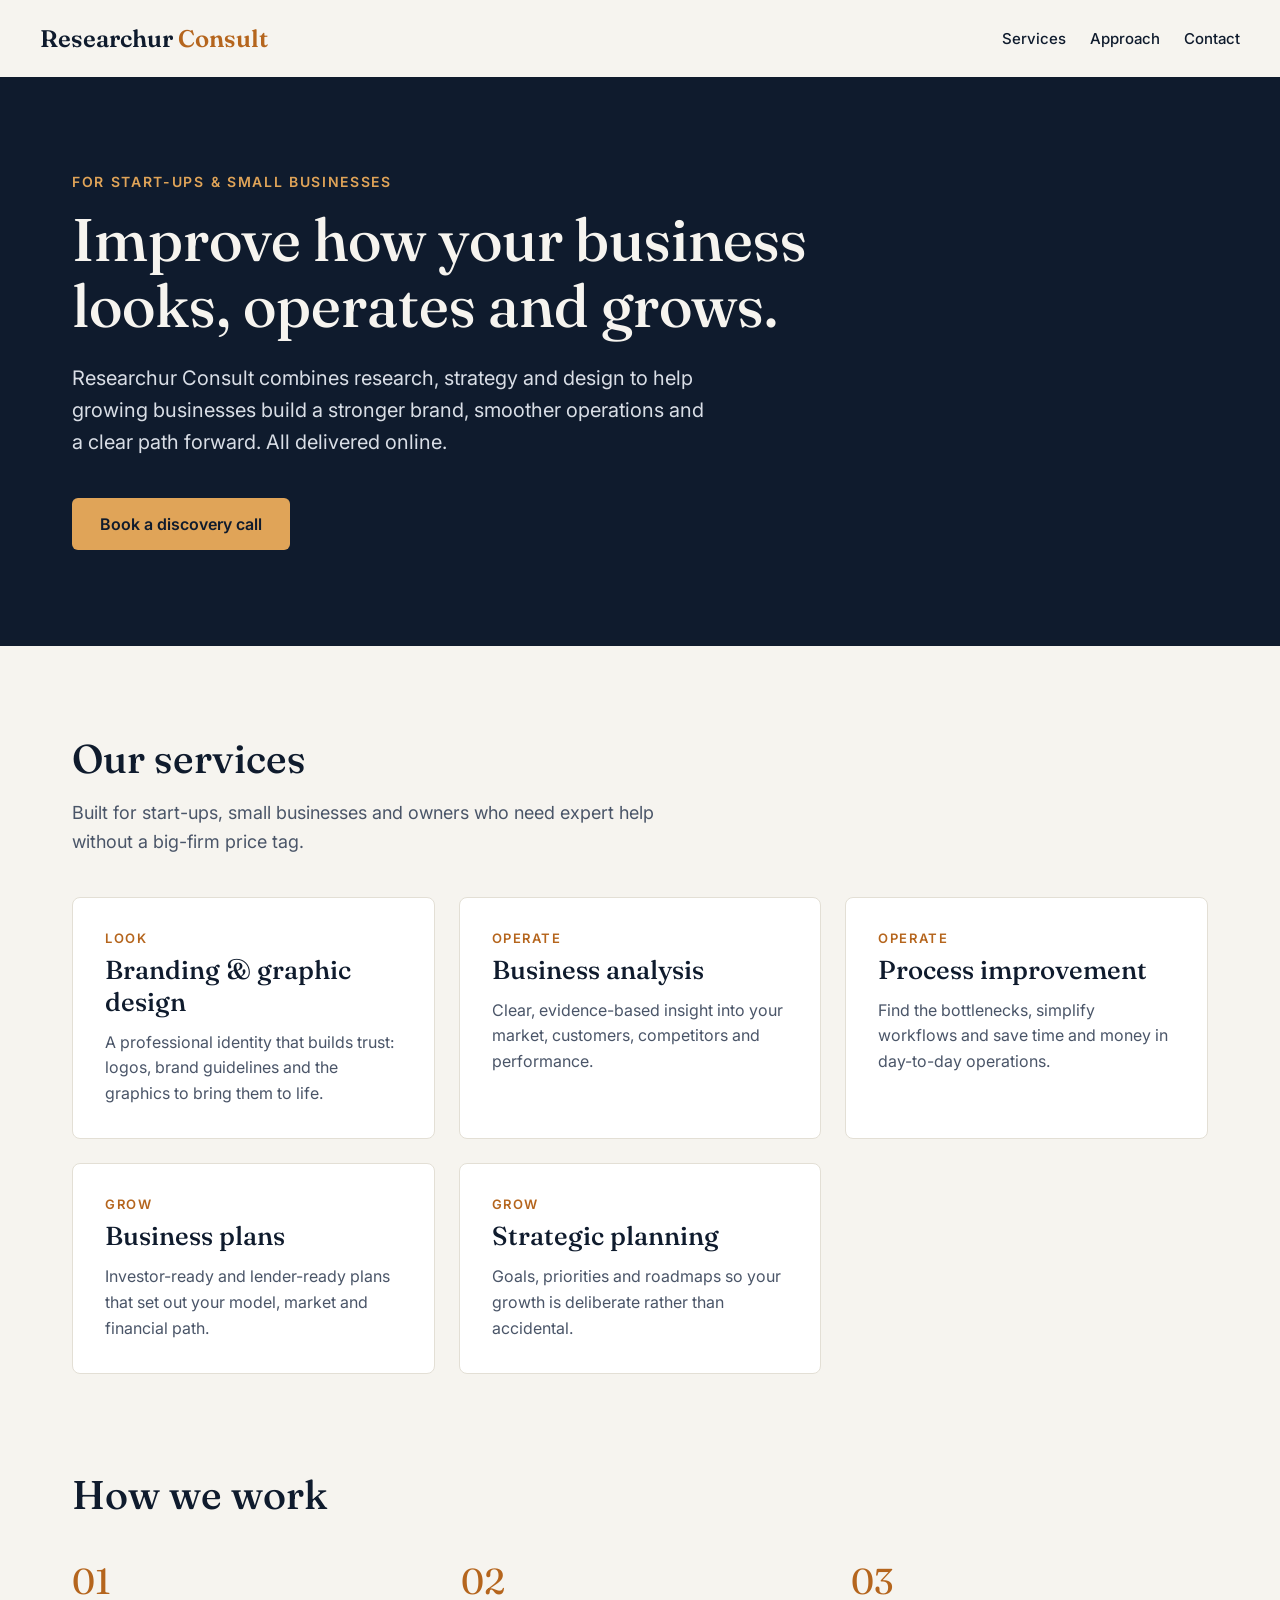
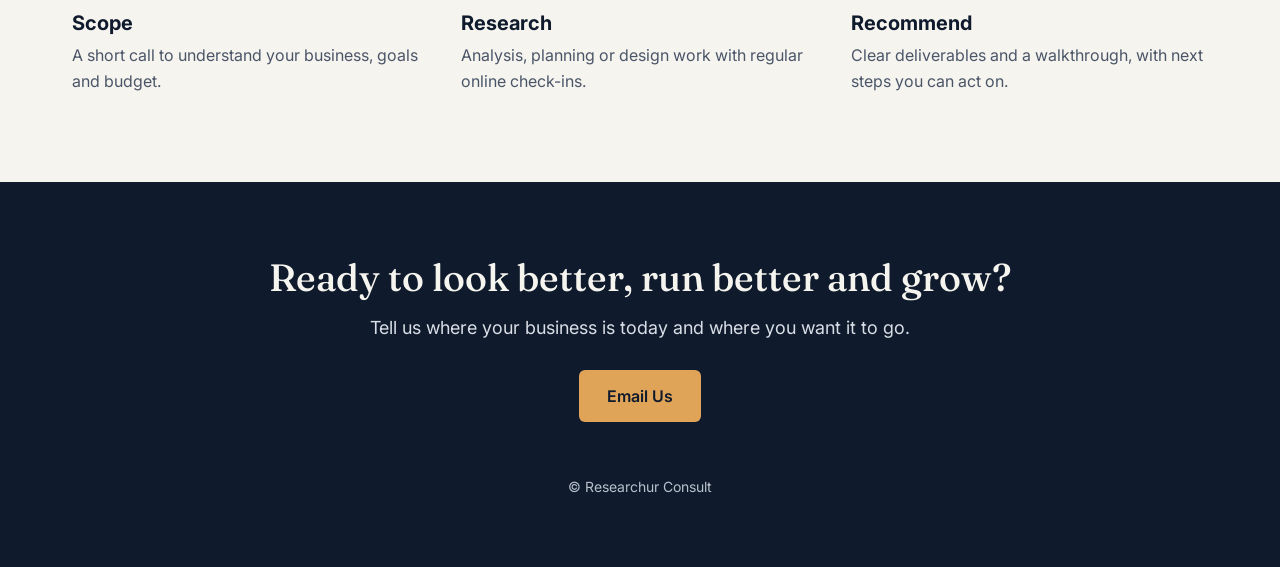
==== index.html @ b2cd28e5 "Fix email link HTML syntax" ====
<!doctype html>
<html lang="en">
<head>
<meta charset="utf-8">
<title>Researchur Consult</title>
<script src="./support.js"></script>
</head>
<body>
<x-dc>
<helmet>
<link rel="stylesheet" href="https://fonts.googleapis.com/css2?family=Fraunces:wght@500;600&family=Inter:wght@400;500;600&display=swap">
<style>
body{margin:0}
a{text-decoration:none}
</style>
</helmet>
<div style="width: 100%; font-family: Inter, sans-serif; background: #F6F4EF; color: #0F1B2D">
<div style="max-width: 1200px; margin: 0 auto; padding: 24px 32px; display: flex; flex-wrap: wrap; gap: 16px; align-items: center; justify-content: space-between">
<div style="font-family: Fraunces, serif; font-size: 24px; font-weight: 600">Researchur <span style="color: #B5651D">Consult</span></div>
<div style="display: flex; flex-wrap: wrap; gap: 24px; font-size: 15px; font-weight: 500">
<a href="#services" style="color: #0F1B2D">Services</a>
<a href="#approach" style="color: #0F1B2D">Approach</a>
<a href="#contact" style="color: #0F1B2D">Contact</a>
</div>
</div>
<div style="background: #0F1B2D; color: #F6F4EF">
<div style="max-width: 1200px; margin: 0 auto; padding: 96px 32px; box-sizing: border-box">
<div style="font-size: 14px; font-weight: 600; letter-spacing: 0.12em; text-transform: uppercase; color: #E0A458">For start-ups &amp; small businesses</div>
<h1 style="font-family: Fraunces, serif; font-size: 60px; line-height: 1.1; font-weight: 500; margin: 16px 0 24px; max-width: 800px">Improve how your business looks, operates and grows.</h1>
<p style="font-size: 20px; line-height: 1.6; max-width: 640px; margin: 0 0 40px; color: #D9DEE6">Researchur Consult combines research, strategy and design to help growing businesses build a stronger brand, smoother operations and a clear path forward. All delivered online.</p>
<a href="#contact" style="display: inline-block; background: #E0A458; color: #0F1B2D; font-weight: 600; padding: 16px 28px; border-radius: 6px; min-height: 44px; box-sizing: border-box">Book a discovery call</a>
</div>
</div>
<div id="services" style="max-width: 1200px; margin: 0 auto; padding: 88px 32px 40px; box-sizing: border-box">
<h2 style="font-family: Fraunces, serif; font-size: 40px; font-weight: 500; margin: 0 0 16px">Our services</h2>
<p style="margin: 0 0 40px; font-size: 18px; line-height: 1.6; color: #4A5568; max-width: 640px">Built for start-ups, small businesses and owners who need expert help without a big-firm price tag.</p>
<div style="display: grid; grid-template-columns: repeat(auto-fit, minmax(300px, 1fr)); gap: 24px">
<div style="background: #FFFFFF; padding: 32px; border-radius: 8px; border: 1px solid #E3DFD5">
<div style="font-size: 13px; font-weight: 600; letter-spacing: 0.12em; text-transform: uppercase; color: #B5651D; margin-bottom: 8px">Look</div>
<h3 style="font-family: Fraunces, serif; font-size: 26px; font-weight: 500; margin: 0 0 12px">Branding &amp; graphic design</h3>
<p style="margin: 0; line-height: 1.6; color: #4A5568">A professional identity that builds trust: logos, brand guidelines and the graphics to bring them to life.</p>
</div>
<div style="background: #FFFFFF; padding: 32px; border-radius: 8px; border: 1px solid #E3DFD5">
<div style="font-size: 13px; font-weight: 600; letter-spacing: 0.12em; text-transform: uppercase; color: #B5651D; margin-bottom: 8px">Operate</div>
<h3 style="font-family: Fraunces, serif; font-size: 26px; font-weight: 500; margin: 0 0 12px">Business analysis</h3>
<p style="margin: 0; line-height: 1.6; color: #4A5568">Clear, evidence-based insight into your market, customers, competitors and performance.</p>
</div>
<div style="background: #FFFFFF; padding: 32px; border-radius: 8px; border: 1px solid #E3DFD5">
<div style="font-size: 13px; font-weight: 600; letter-spacing: 0.12em; text-transform: uppercase; color: #B5651D; margin-bottom: 8px">Operate</div>
<h3 style="font-family: Fraunces, serif; font-size: 26px; font-weight: 500; margin: 0 0 12px">Process improvement</h3>
<p style="margin: 0; line-height: 1.6; color: #4A5568">Find the bottlenecks, simplify workflows and save time and money in day-to-day operations.</p>
</div>
<div style="background: #FFFFFF; padding: 32px; border-radius: 8px; border: 1px solid #E3DFD5">
<div style="font-size: 13px; font-weight: 600; letter-spacing: 0.12em; text-transform: uppercase; color: #B5651D; margin-bottom: 8px">Grow</div>
<h3 style="font-family: Fraunces, serif; font-size: 26px; font-weight: 500; margin: 0 0 12px">Business plans</h3>
<p style="margin: 0; line-height: 1.6; color: #4A5568">Investor-ready and lender-ready plans that set out your model, market and financial path.</p>
</div>
<div style="background: #FFFFFF; padding: 32px; border-radius: 8px; border: 1px solid #E3DFD5">
<div style="font-size: 13px; font-weight: 600; letter-spacing: 0.12em; text-transform: uppercase; color: #B5651D; margin-bottom: 8px">Grow</div>
<h3 style="font-family: Fraunces, serif; font-size: 26px; font-weight: 500; margin: 0 0 12px">Strategic planning</h3>
<p style="margin: 0; line-height: 1.6; color: #4A5568">Goals, priorities and roadmaps so your growth is deliberate rather than accidental.</p>
</div>
</div>
</div>
<div id="approach" style="max-width: 1200px; margin: 0 auto; padding: 56px 32px 88px; box-sizing: border-box">
<h2 style="font-family: Fraunces, serif; font-size: 40px; font-weight: 500; margin: 0 0 40px">How we work</h2>
<div style="display: grid; grid-template-columns: repeat(auto-fit, minmax(240px, 1fr)); gap: 32px">
<div><div style="font-family: Fraunces, serif; font-size: 36px; color: #B5651D">01</div><h3 style="margin: 8px 0; font-size: 20px">Scope</h3><p style="margin: 0; line-height: 1.6; color: #4A5568">A short call to understand your business, goals and budget.</p></div>
<div><div style="font-family: Fraunces, serif; font-size: 36px; color: #B5651D">02</div><h3 style="margin: 8px 0; font-size: 20px">Research</h3><p style="margin: 0; line-height: 1.6; color: #4A5568">Analysis, planning or design work with regular online check-ins.</p></div>
<div><div style="font-family: Fraunces, serif; font-size: 36px; color: #B5651D">03</div><h3 style="margin: 8px 0; font-size: 20px">Recommend</h3><p style="margin: 0; line-height: 1.6; color: #4A5568">Clear deliverables and a walkthrough, with next steps you can act on.</p></div>
</div>
</div>
<div id="contact" style="background: #0F1B2D; color: #F6F4EF">
<div style="max-width: 1200px; margin: 0 auto; padding: 72px 32px; box-sizing: border-box; text-align: center">
<h2 style="font-family: Fraunces, serif; font-size: 38px; font-weight: 500; margin: 0 0 16px">Ready to look better, run better and grow?</h2>
<p style="margin: 0 0 32px; color: #D9DEE6; font-size: 18px">Tell us where your business is today and where you want it to go.</p>
<a href="mailto:info@researchur.co" style="display: inline-block; background: #E0A458; color: #0F1B2D; font-weight: 600; padding: 16px 28px; border-radius: 6px; min-height: 44px; box-sizing: border-box">Email Us</a>
<div style="margin-top: 56px; font-size: 14px; color: #B8C0CC">© Researchur Consult</div>
</div>
</div>
</div>
</x-dc>
<script type="text/x-dc" data-dc-script data-props='{"$preview":{"width":1280,"height":2300}}'>
class Component extends DCLogic {
renderVals() {
return {};
}
}
</script>
</body>
</html>
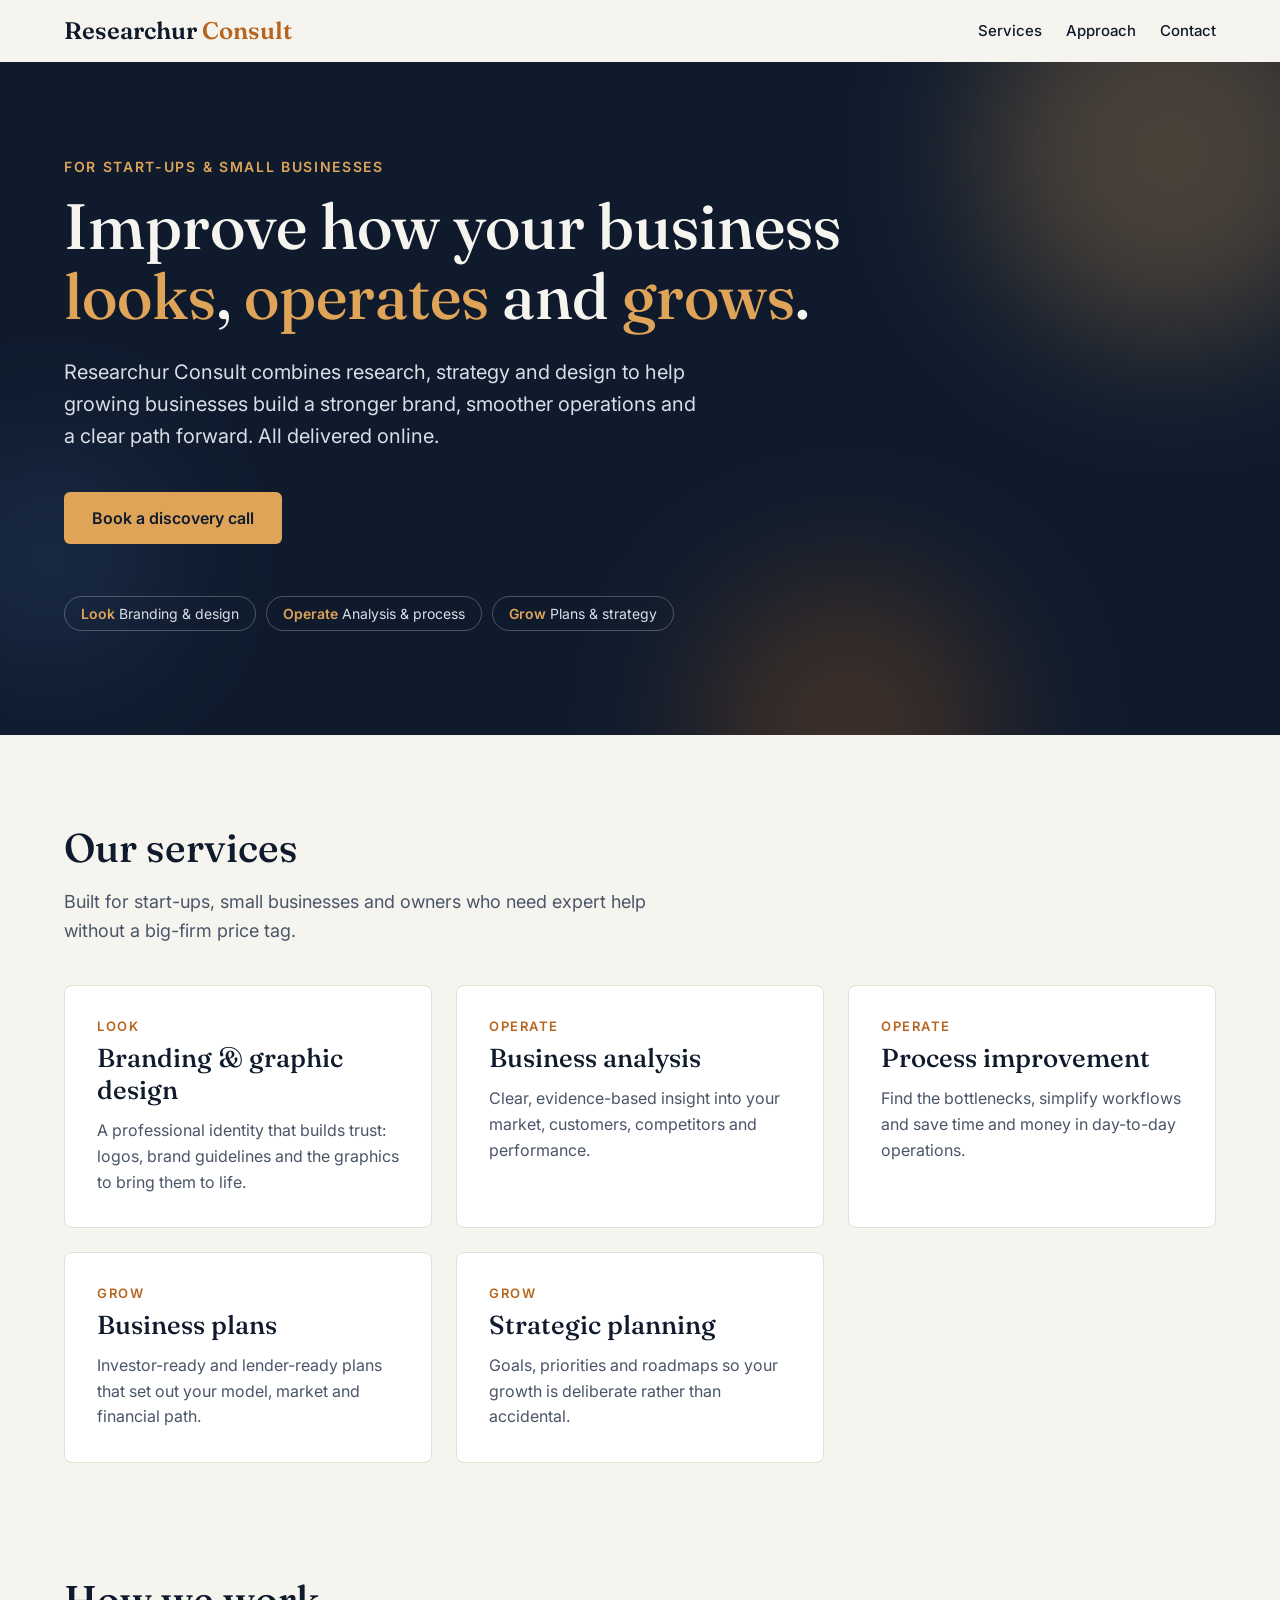
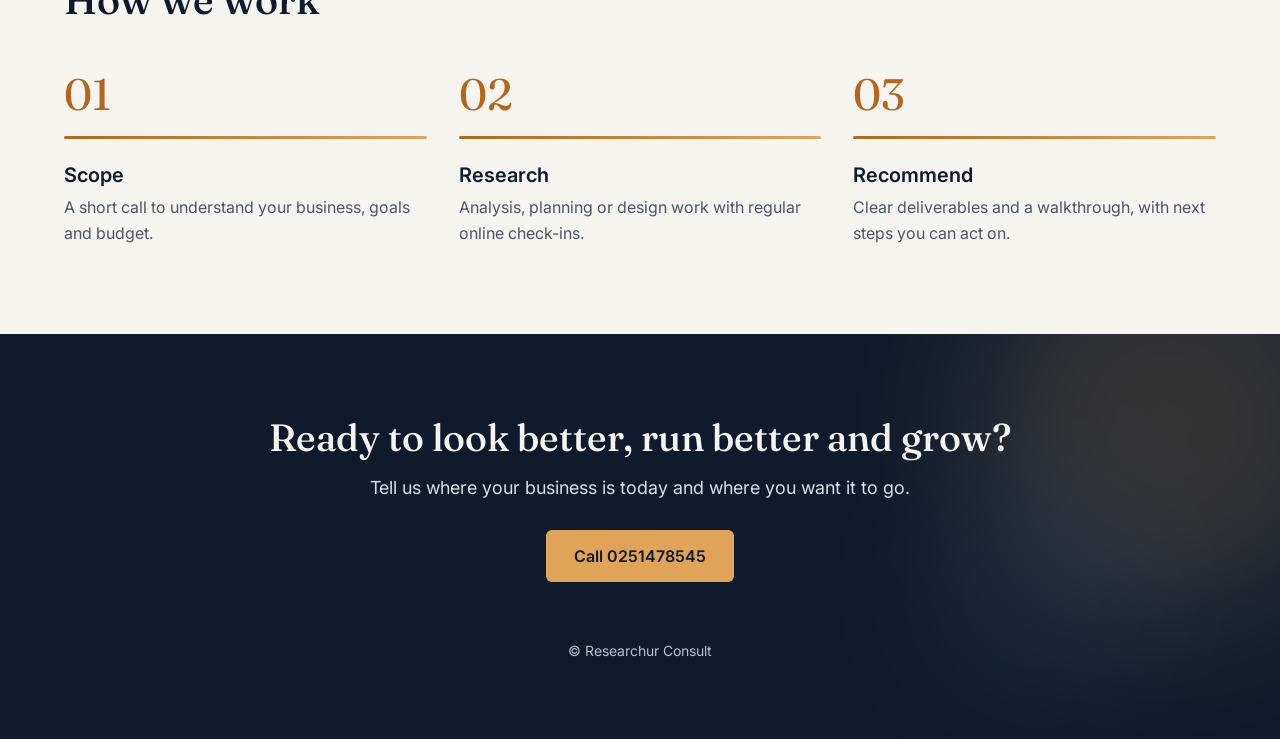
==== commit 773bccbe: "Enhance HTML structure and styling for responsiveness Added viewport meta tag and updated styles for" ====
--- a/index.html
+++ b/index.html
@@ -2,90 +2,165 @@
 <html lang="en">
 <head>
 <meta charset="utf-8">
+<meta name="viewport" content="width=device-width, initial-scale=1">
 <title>Researchur Consult</title>
-<script src="./support.js"></script>
+<meta name="description" content="Research, strategy and design for start-ups and small businesses. All delivered online.">
+<link rel="preconnect" href="https://fonts.googleapis.com">
+<link rel="preconnect" href="https://fonts.gstatic.com" crossorigin>
+<link rel="stylesheet" href="https://fonts.googleapis.com/css2?family=Fraunces:wght@500;600&family=Inter:wght@400;500;600&display=swap">
+<style>
+:root{--navy:#0F1B2D;--cream:#F6F4EF;--copper:#B5651D;--gold:#E0A458;--slate:#4A5568;--line:#E3DFD5;--mist:#D9DEE6;--fog:#B8C0CC}
+*{box-sizing:border-box}
+html{scroll-behavior:smooth;scroll-padding-top:72px}
+body{margin:0;font-family:Inter,sans-serif;background:var(--cream);color:var(--navy);overflow-x:hidden}
+a{text-decoration:none}
+.wrap{max-width:1200px;margin:0 auto;padding:0 24px}
+h1,h2,h3,.serif{font-family:Fraunces,serif}
+ 
+/* nav */
+nav{position:sticky;top:0;z-index:20;background:rgba(246,244,239,.85);backdrop-filter:blur(10px);-webkit-backdrop-filter:blur(10px);border-bottom:1px solid transparent;transition:border-color .3s,box-shadow .3s}
+nav.stuck{border-color:var(--line);box-shadow:0 4px 20px rgba(15,27,45,.06)}
+.nav-in{display:flex;flex-wrap:wrap;align-items:center;justify-content:space-between;gap:16px;padding:16px 24px;max-width:1200px;margin:0 auto}
+.logo{font-family:Fraunces,serif;font-size:24px;font-weight:600;color:var(--navy)}
+.logo span{color:var(--copper)}
+.links{display:flex;flex-wrap:wrap;gap:24px;font-size:15px;font-weight:500}
+.links a{color:var(--navy);position:relative;padding:4px 0}
+.links a::after{content:"";position:absolute;left:0;bottom:0;height:2px;width:0;background:var(--copper);transition:width .3s}
+.links a:hover::after{width:100%}
+ 
+/* hero */
+.hero{position:relative;background:var(--navy);color:var(--cream);overflow:hidden}
+.hero .wrap{position:relative;z-index:2;padding-top:96px;padding-bottom:104px}
+.blob{position:absolute;border-radius:50%;filter:blur(70px);opacity:.28;z-index:1;animation:float 14s ease-in-out infinite}
+.b1{width:380px;height:380px;background:var(--gold);right:-80px;top:-100px}
+.b2{width:300px;height:300px;background:var(--copper);right:22%;bottom:-140px;animation-delay:-5s}
+.b3{width:220px;height:220px;background:#3B5A8C;left:-60px;bottom:10%;animation-delay:-9s}
+@keyframes float{0%,100%{transform:translate(0,0) scale(1)}50%{transform:translate(-30px,30px) scale(1.12)}}
+.eyebrow{font-size:14px;font-weight:600;letter-spacing:.12em;text-transform:uppercase;color:var(--gold)}
+.hero h1{font-size:clamp(38px,7vw,64px);line-height:1.1;font-weight:500;margin:16px 0 24px;max-width:820px}
+.hero h1 em{font-style:normal;color:var(--gold)}
+.hero p{font-size:clamp(17px,2.4vw,20px);line-height:1.6;max-width:640px;margin:0 0 40px;color:var(--mist)}
+.btn{display:inline-block;background:var(--gold);color:var(--navy);font-weight:600;padding:16px 28px;border-radius:6px;min-height:44px;transition:transform .25s,box-shadow .25s;position:relative;overflow:hidden}
+.btn:hover{transform:translateY(-3px);box-shadow:0 10px 24px rgba(224,164,88,.35)}
+.btn::after{content:"";position:absolute;top:0;left:-120%;width:60%;height:100%;background:linear-gradient(100deg,transparent,rgba(255,255,255,.55),transparent);transform:skewX(-20deg);animation:shine 4s ease-in-out infinite}
+@keyframes shine{0%,60%{left:-120%}100%{left:160%}}
+.pills{display:flex;flex-wrap:wrap;gap:10px;margin-top:48px}
+.pill{max-width:100%;border:1px solid rgba(217,222,230,.3);border-radius:999px;padding:8px 16px;font-size:14px;color:var(--mist);backdrop-filter:blur(4px)}
+.pill b{color:var(--gold);font-weight:600}
+ 
+/* load-in */
+.rise{opacity:0;transform:translateY(24px);animation:rise .8s cubic-bezier(.2,.7,.2,1) forwards}
+.d1{animation-delay:.1s}.d2{animation-delay:.25s}.d3{animation-delay:.4s}.d4{animation-delay:.55s}.d5{animation-delay:.7s}
+@keyframes rise{to{opacity:1;transform:none}}
+ 
+/* scroll reveal */
+.reveal{opacity:0;transform:translateY(32px);transition:opacity .8s cubic-bezier(.2,.7,.2,1),transform .8s cubic-bezier(.2,.7,.2,1)}
+.reveal.in{opacity:1;transform:none}
+ 
+/* sections */
+section{padding:88px 0}
+h2{font-size:clamp(30px,5vw,40px);font-weight:500;margin:0 0 16px}
+.lead{margin:0 0 40px;font-size:18px;line-height:1.6;color:var(--slate);max-width:640px}
+.grid{display:grid;grid-template-columns:repeat(auto-fit,minmax(min(280px,100%),1fr));gap:24px}
+.card{background:#fff;padding:32px;border-radius:8px;border:1px solid var(--line);position:relative;overflow:hidden;transition:transform .35s,box-shadow .35s,border-color .35s}
+.card::before{content:"";position:absolute;left:0;top:0;height:3px;width:100%;background:linear-gradient(90deg,var(--copper),var(--gold));transform:scaleX(0);transform-origin:left;transition:transform .4s}
+.card:hover{transform:translateY(-8px);box-shadow:0 18px 40px rgba(15,27,45,.12);border-color:transparent}
+.card:hover::before{transform:scaleX(1)}
+.tag{font-size:13px;font-weight:600;letter-spacing:.12em;text-transform:uppercase;color:var(--copper);margin-bottom:8px}
+.card h3{font-size:26px;font-weight:500;margin:0 0 12px}
+.card p{margin:0;line-height:1.6;color:var(--slate)}
+ 
+/* process */
+.steps{display:grid;grid-template-columns:repeat(auto-fit,minmax(min(240px,100%),1fr));gap:32px;position:relative}
+.step{position:relative;padding-top:8px}
+.num{font-family:Fraunces,serif;font-size:44px;color:var(--copper);line-height:1}
+.step h3{margin:8px 0;font-size:20px;font-family:Inter,sans-serif;font-weight:600}
+.step p{margin:0;line-height:1.6;color:var(--slate)}
+.bar{height:3px;background:var(--line);border-radius:3px;margin:20px 0 24px;overflow:hidden}
+.bar i{display:block;height:100%;width:0;background:linear-gradient(90deg,var(--copper),var(--gold));transition:width 1.2s cubic-bezier(.2,.7,.2,1)}
+.step.in .bar i{width:100%}
+.step:nth-child(2) .bar i{transition-delay:.25s}
+.step:nth-child(3) .bar i{transition-delay:.5s}
+ 
+/* contact */
+.contact{position:relative;background:var(--navy);color:var(--cream);text-align:center;overflow:hidden;padding:80px 0}
+.contact .wrap{position:relative;z-index:2}
+.contact h2{font-size:clamp(28px,4.5vw,38px)}
+.contact p{margin:0 0 32px;color:var(--mist);font-size:18px}
+.foot{margin-top:56px;font-size:14px;color:var(--fog)}
+ 
+@media (max-width:380px){.wrap{padding:0 18px}.nav-in{padding:12px 18px}.links{gap:12px;font-size:13px}.btn{padding:14px 22px}.card{padding:24px}}
+@media (max-width:640px){.links{gap:16px;font-size:14px}.hero .wrap{padding-top:64px;padding-bottom:72px}section{padding:64px 0}.logo{font-size:21px}}
+@media (prefers-reduced-motion:reduce){*{animation:none!important;transition:none!important}.rise,.reveal{opacity:1;transform:none}.bar i{width:100%}}
+</style>
 </head>
 <body>
-<x-dc>
-<helmet>
-<link rel="stylesheet" href="https://fonts.googleapis.com/css2?family=Fraunces:wght@500;600&family=Inter:wght@400;500;600&display=swap">
-<style>
-body{margin:0}
-a{text-decoration:none}
-</style>
-</helmet>
-<div style="width: 100%; font-family: Inter, sans-serif; background: #F6F4EF; color: #0F1B2D">
-<div style="max-width: 1200px; margin: 0 auto; padding: 24px 32px; display: flex; flex-wrap: wrap; gap: 16px; align-items: center; justify-content: space-between">
-<div style="font-family: Fraunces, serif; font-size: 24px; font-weight: 600">Researchur <span style="color: #B5651D">Consult</span></div>
-<div style="display: flex; flex-wrap: wrap; gap: 24px; font-size: 15px; font-weight: 500">
-<a href="#services" style="color: #0F1B2D">Services</a>
-<a href="#approach" style="color: #0F1B2D">Approach</a>
-<a href="#contact" style="color: #0F1B2D">Contact</a>
-</div>
-</div>
-<div style="background: #0F1B2D; color: #F6F4EF">
-<div style="max-width: 1200px; margin: 0 auto; padding: 96px 32px; box-sizing: border-box">
-<div style="font-size: 14px; font-weight: 600; letter-spacing: 0.12em; text-transform: uppercase; color: #E0A458">For start-ups &amp; small businesses</div>
-<h1 style="font-family: Fraunces, serif; font-size: 60px; line-height: 1.1; font-weight: 500; margin: 16px 0 24px; max-width: 800px">Improve how your business looks, operates and grows.</h1>
-<p style="font-size: 20px; line-height: 1.6; max-width: 640px; margin: 0 0 40px; color: #D9DEE6">Researchur Consult combines research, strategy and design to help growing businesses build a stronger brand, smoother operations and a clear path forward. All delivered online.</p>
-<a href="#contact" style="display: inline-block; background: #E0A458; color: #0F1B2D; font-weight: 600; padding: 16px 28px; border-radius: 6px; min-height: 44px; box-sizing: border-box">Book a discovery call</a>
-</div>
-</div>
-<div id="services" style="max-width: 1200px; margin: 0 auto; padding: 88px 32px 40px; box-sizing: border-box">
-<h2 style="font-family: Fraunces, serif; font-size: 40px; font-weight: 500; margin: 0 0 16px">Our services</h2>
-<p style="margin: 0 0 40px; font-size: 18px; line-height: 1.6; color: #4A5568; max-width: 640px">Built for start-ups, small businesses and owners who need expert help without a big-firm price tag.</p>
-<div style="display: grid; grid-template-columns: repeat(auto-fit, minmax(300px, 1fr)); gap: 24px">
-<div style="background: #FFFFFF; padding: 32px; border-radius: 8px; border: 1px solid #E3DFD5">
-<div style="font-size: 13px; font-weight: 600; letter-spacing: 0.12em; text-transform: uppercase; color: #B5651D; margin-bottom: 8px">Look</div>
-<h3 style="font-family: Fraunces, serif; font-size: 26px; font-weight: 500; margin: 0 0 12px">Branding &amp; graphic design</h3>
-<p style="margin: 0; line-height: 1.6; color: #4A5568">A professional identity that builds trust: logos, brand guidelines and the graphics to bring them to life.</p>
-</div>
-<div style="background: #FFFFFF; padding: 32px; border-radius: 8px; border: 1px solid #E3DFD5">
-<div style="font-size: 13px; font-weight: 600; letter-spacing: 0.12em; text-transform: uppercase; color: #B5651D; margin-bottom: 8px">Operate</div>
-<h3 style="font-family: Fraunces, serif; font-size: 26px; font-weight: 500; margin: 0 0 12px">Business analysis</h3>
-<p style="margin: 0; line-height: 1.6; color: #4A5568">Clear, evidence-based insight into your market, customers, competitors and performance.</p>
-</div>
-<div style="background: #FFFFFF; padding: 32px; border-radius: 8px; border: 1px solid #E3DFD5">
-<div style="font-size: 13px; font-weight: 600; letter-spacing: 0.12em; text-transform: uppercase; color: #B5651D; margin-bottom: 8px">Operate</div>
-<h3 style="font-family: Fraunces, serif; font-size: 26px; font-weight: 500; margin: 0 0 12px">Process improvement</h3>
-<p style="margin: 0; line-height: 1.6; color: #4A5568">Find the bottlenecks, simplify workflows and save time and money in day-to-day operations.</p>
-</div>
-<div style="background: #FFFFFF; padding: 32px; border-radius: 8px; border: 1px solid #E3DFD5">
-<div style="font-size: 13px; font-weight: 600; letter-spacing: 0.12em; text-transform: uppercase; color: #B5651D; margin-bottom: 8px">Grow</div>
-<h3 style="font-family: Fraunces, serif; font-size: 26px; font-weight: 500; margin: 0 0 12px">Business plans</h3>
-<p style="margin: 0; line-height: 1.6; color: #4A5568">Investor-ready and lender-ready plans that set out your model, market and financial path.</p>
-</div>
-<div style="background: #FFFFFF; padding: 32px; border-radius: 8px; border: 1px solid #E3DFD5">
-<div style="font-size: 13px; font-weight: 600; letter-spacing: 0.12em; text-transform: uppercase; color: #B5651D; margin-bottom: 8px">Grow</div>
-<h3 style="font-family: Fraunces, serif; font-size: 26px; font-weight: 500; margin: 0 0 12px">Strategic planning</h3>
-<p style="margin: 0; line-height: 1.6; color: #4A5568">Goals, priorities and roadmaps so your growth is deliberate rather than accidental.</p>
-</div>
-</div>
-</div>
-<div id="approach" style="max-width: 1200px; margin: 0 auto; padding: 56px 32px 88px; box-sizing: border-box">
-<h2 style="font-family: Fraunces, serif; font-size: 40px; font-weight: 500; margin: 0 0 40px">How we work</h2>
-<div style="display: grid; grid-template-columns: repeat(auto-fit, minmax(240px, 1fr)); gap: 32px">
-<div><div style="font-family: Fraunces, serif; font-size: 36px; color: #B5651D">01</div><h3 style="margin: 8px 0; font-size: 20px">Scope</h3><p style="margin: 0; line-height: 1.6; color: #4A5568">A short call to understand your business, goals and budget.</p></div>
-<div><div style="font-family: Fraunces, serif; font-size: 36px; color: #B5651D">02</div><h3 style="margin: 8px 0; font-size: 20px">Research</h3><p style="margin: 0; line-height: 1.6; color: #4A5568">Analysis, planning or design work with regular online check-ins.</p></div>
-<div><div style="font-family: Fraunces, serif; font-size: 36px; color: #B5651D">03</div><h3 style="margin: 8px 0; font-size: 20px">Recommend</h3><p style="margin: 0; line-height: 1.6; color: #4A5568">Clear deliverables and a walkthrough, with next steps you can act on.</p></div>
-</div>
-</div>
-<div id="contact" style="background: #0F1B2D; color: #F6F4EF">
-<div style="max-width: 1200px; margin: 0 auto; padding: 72px 32px; box-sizing: border-box; text-align: center">
-<h2 style="font-family: Fraunces, serif; font-size: 38px; font-weight: 500; margin: 0 0 16px">Ready to look better, run better and grow?</h2>
-<p style="margin: 0 0 32px; color: #D9DEE6; font-size: 18px">Tell us where your business is today and where you want it to go.</p>
-<a href="mailto:info@researchur.co" style="display: inline-block; background: #E0A458; color: #0F1B2D; font-weight: 600; padding: 16px 28px; border-radius: 6px; min-height: 44px; box-sizing: border-box">Email Us</a>
-<div style="margin-top: 56px; font-size: 14px; color: #B8C0CC">© Researchur Consult</div>
-</div>
-</div>
-</div>
-</x-dc>
-<script type="text/x-dc" data-dc-script data-props='{"$preview":{"width":1280,"height":2300}}'>
-class Component extends DCLogic {
-renderVals() {
-return {};
-}
-}
+ 
+<nav id="nav"><div class="nav-in">
+  <a class="logo" href="#top">Researchur <span>Consult</span></a>
+  <div class="links"><a href="#services">Services</a><a href="#approach">Approach</a><a href="#contact">Contact</a></div>
+</div></nav>
+ 
+<header class="hero" id="top">
+  <div class="blob b1"></div><div class="blob b2"></div><div class="blob b3"></div>
+  <div class="wrap">
+    <div class="eyebrow rise d1">For start-ups &amp; small businesses</div>
+    <h1 class="rise d2">Improve how your business <em>looks</em>, <em>operates</em> and <em>grows</em>.</h1>
+    <p class="rise d3">Researchur Consult combines research, strategy and design to help growing businesses build a stronger brand, smoother operations and a clear path forward. All delivered online.</p>
+    <a class="btn rise d4" href="#contact">Book a discovery call</a>
+    <div class="pills rise d5">
+      <span class="pill"><b>Look</b> Branding &amp; design</span>
+      <span class="pill"><b>Operate</b> Analysis &amp; process</span>
+      <span class="pill"><b>Grow</b> Plans &amp; strategy</span>
+    </div>
+  </div>
+</header>
+ 
+<section id="services"><div class="wrap">
+  <h2 class="reveal">Our services</h2>
+  <p class="lead reveal">Built for start-ups, small businesses and owners who need expert help without a big-firm price tag.</p>
+  <div class="grid">
+    <div class="card reveal"><div class="tag">Look</div><h3>Branding &amp; graphic design</h3><p>A professional identity that builds trust: logos, brand guidelines and the graphics to bring them to life.</p></div>
+    <div class="card reveal"><div class="tag">Operate</div><h3>Business analysis</h3><p>Clear, evidence-based insight into your market, customers, competitors and performance.</p></div>
+    <div class="card reveal"><div class="tag">Operate</div><h3>Process improvement</h3><p>Find the bottlenecks, simplify workflows and save time and money in day-to-day operations.</p></div>
+    <div class="card reveal"><div class="tag">Grow</div><h3>Business plans</h3><p>Investor-ready and lender-ready plans that set out your model, market and financial path.</p></div>
+    <div class="card reveal"><div class="tag">Grow</div><h3>Strategic planning</h3><p>Goals, priorities and roadmaps so your growth is deliberate rather than accidental.</p></div>
+  </div>
+</div></section>
+ 
+<section id="approach" style="padding-top:24px"><div class="wrap">
+  <h2 class="reveal" style="margin-bottom:40px">How we work</h2>
+  <div class="steps">
+    <div class="step reveal"><div class="num">01</div><div class="bar"><i></i></div><h3>Scope</h3><p>A short call to understand your business, goals and budget.</p></div>
+    <div class="step reveal"><div class="num">02</div><div class="bar"><i></i></div><h3>Research</h3><p>Analysis, planning or design work with regular online check-ins.</p></div>
+    <div class="step reveal"><div class="num">03</div><div class="bar"><i></i></div><h3>Recommend</h3><p>Clear deliverables and a walkthrough, with next steps you can act on.</p></div>
+  </div>
+</div></section>
+ 
+<section class="contact" id="contact">
+  <div class="blob b1" style="opacity:.18"></div><div class="blob b3" style="opacity:.18;left:auto;right:10%"></div>
+  <div class="wrap">
+    <h2 class="reveal">Ready to look better, run better and grow?</h2>
+    <p class="reveal">Tell us where your business is today and where you want it to go.</p>
+    <a class="btn reveal" id="call" href="tel:0251478545">Call 0251478545</a>
+    <div class="foot">© Researchur Consult</div>
+  </div>
+</section>
+ 
+<script>
+var nav = document.getElementById("nav");
+addEventListener("scroll", function(){ nav.classList.toggle("stuck", scrollY > 8); }, {passive:true});
+ 
+var els = document.querySelectorAll(".reveal");
+if ("IntersectionObserver" in window) {
+  var io = new IntersectionObserver(function(entries){
+    entries.forEach(function(e){ if (e.isIntersecting){ e.target.classList.add("in"); io.unobserve(e.target);} });
+  }, {threshold:.15});
+  els.forEach(function(el, i){ el.style.transitionDelay = ((i % 3) * 90) + "ms"; io.observe(el); });
+} else { els.forEach(function(el){ el.classList.add("in"); }); }
 </script>
 </body>
 </html>
+ 
+
+
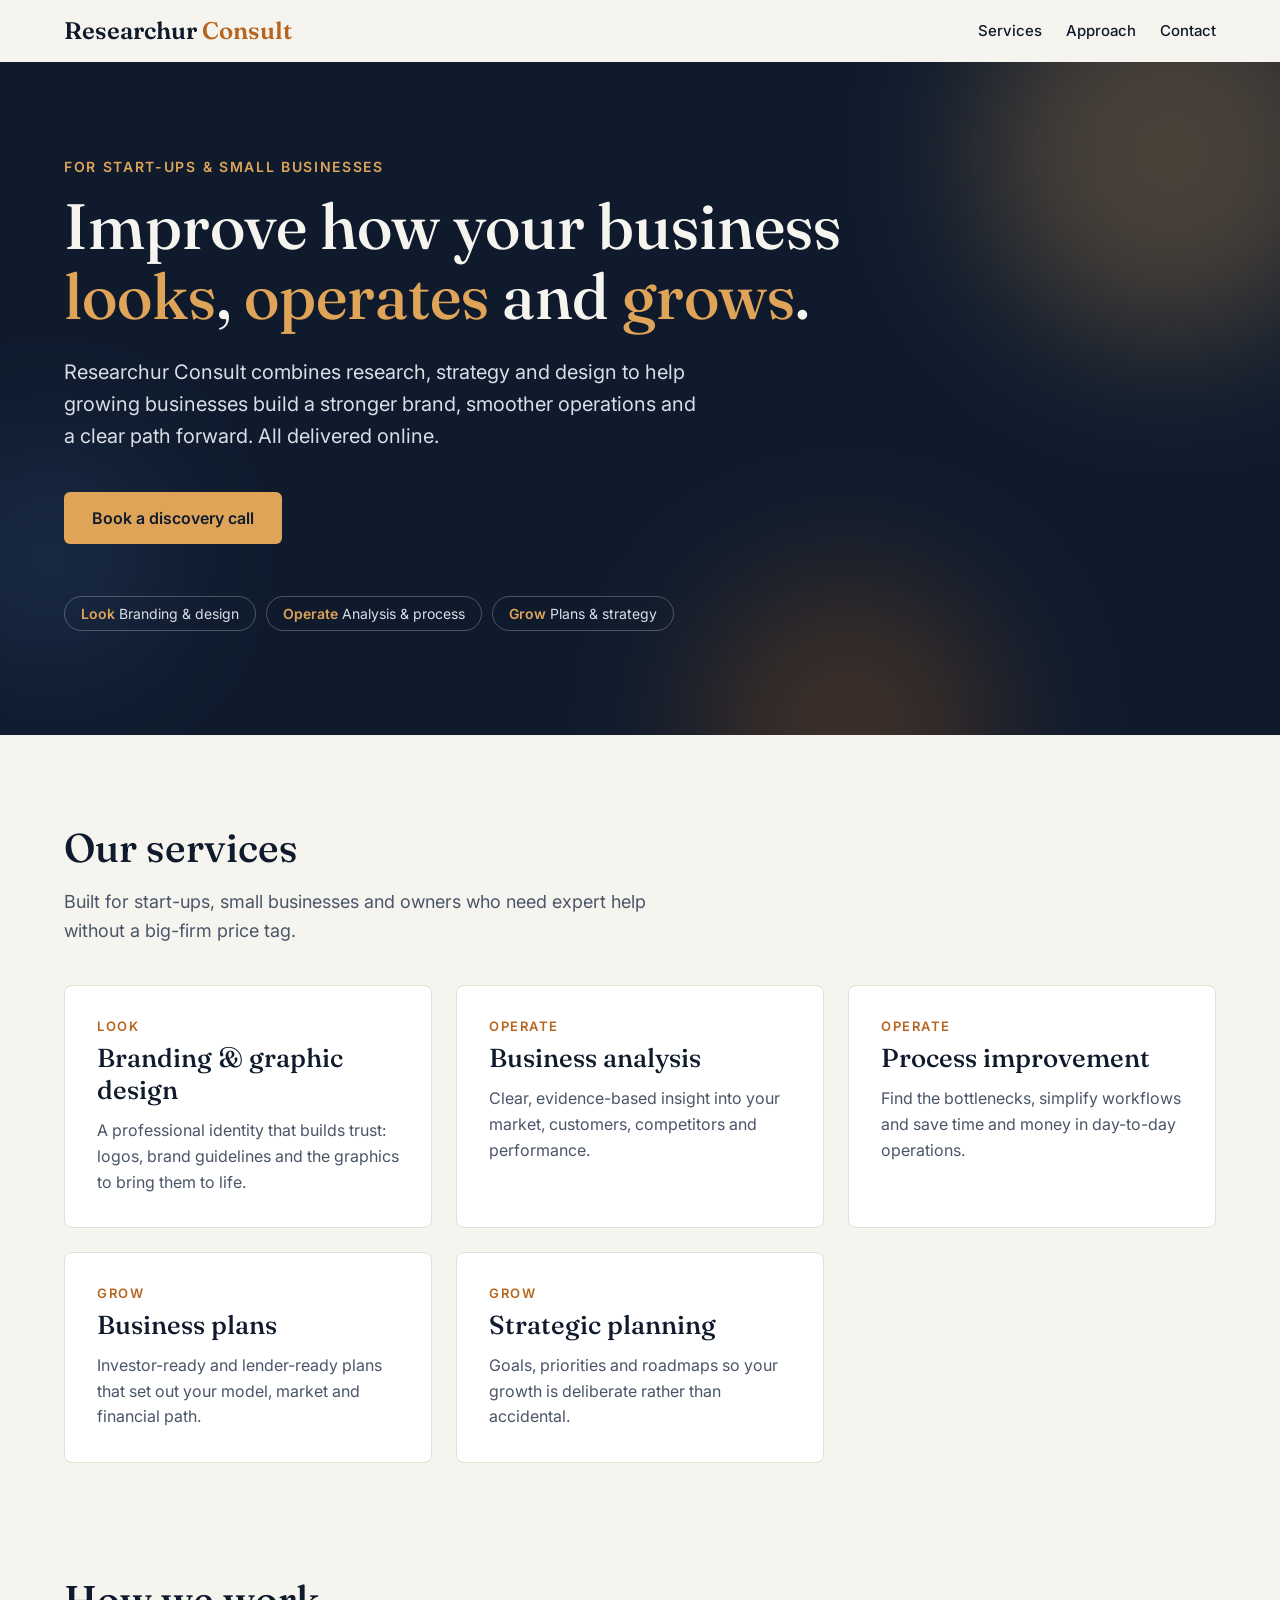
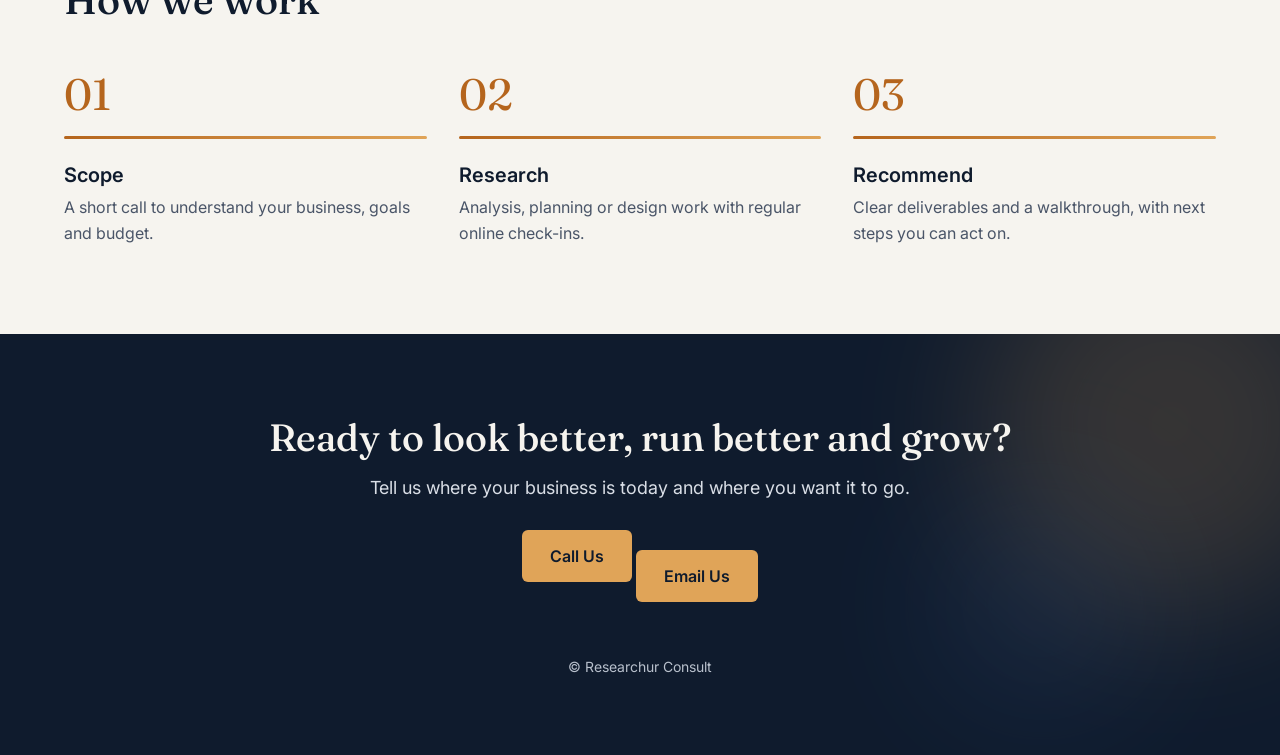
==== commit 0be54de1: "Change call link text to 'Call Us'" ====
--- a/index.html
+++ b/index.html
@@ -142,7 +142,8 @@
   <div class="wrap">
     <h2 class="reveal">Ready to look better, run better and grow?</h2>
     <p class="reveal">Tell us where your business is today and where you want it to go.</p>
-    <a class="btn reveal" id="call" href="tel:0251478545">Call 0251478545</a>
+    <a class="btn reveal" id="call" href="tel:0251478545">Call Us</a>
+   <a href="mailto:info@researchur.co" style="display: inline-block; background: #E0A458; color: #0F1B2D; font-weight: 600; padding: 16px 28px; border-radius: 6px; min-height: 44px; box-sizing: border-box">Email Us</a>
     <div class="foot">© Researchur Consult</div>
   </div>
 </section>
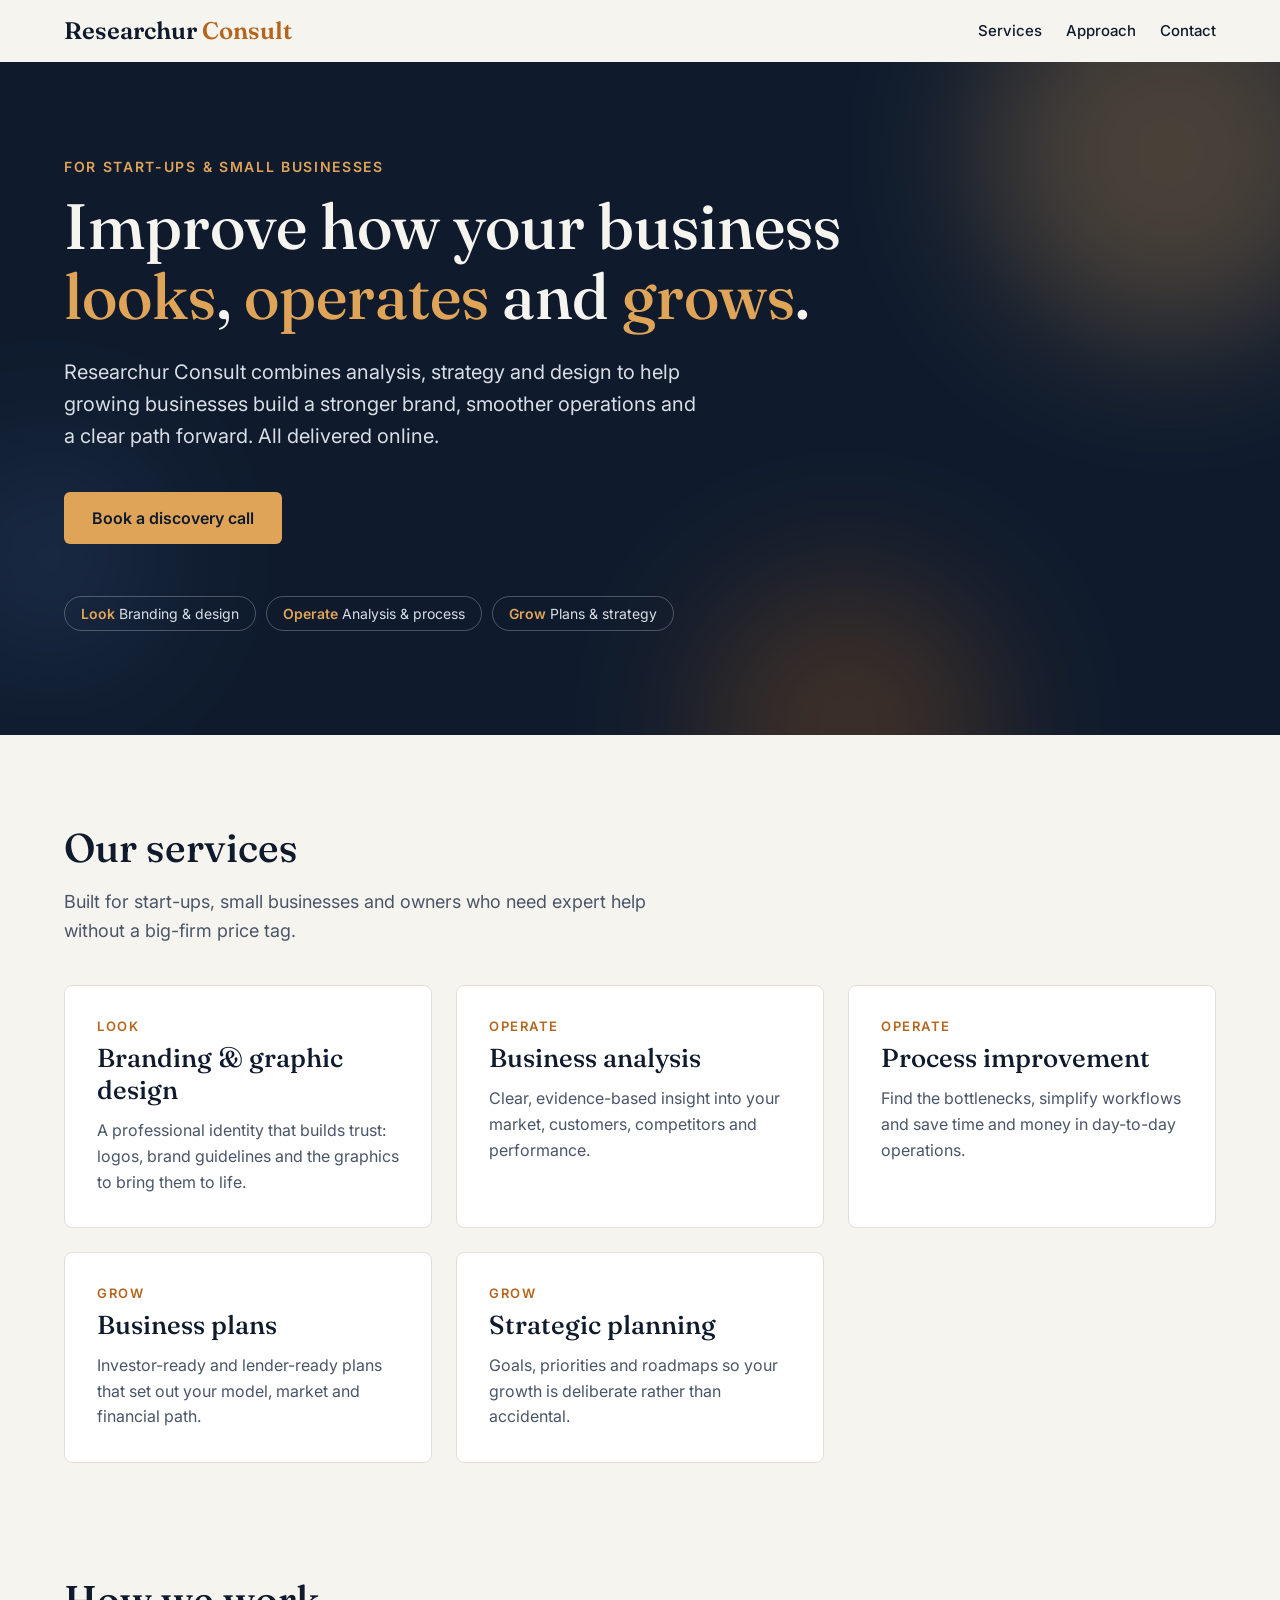
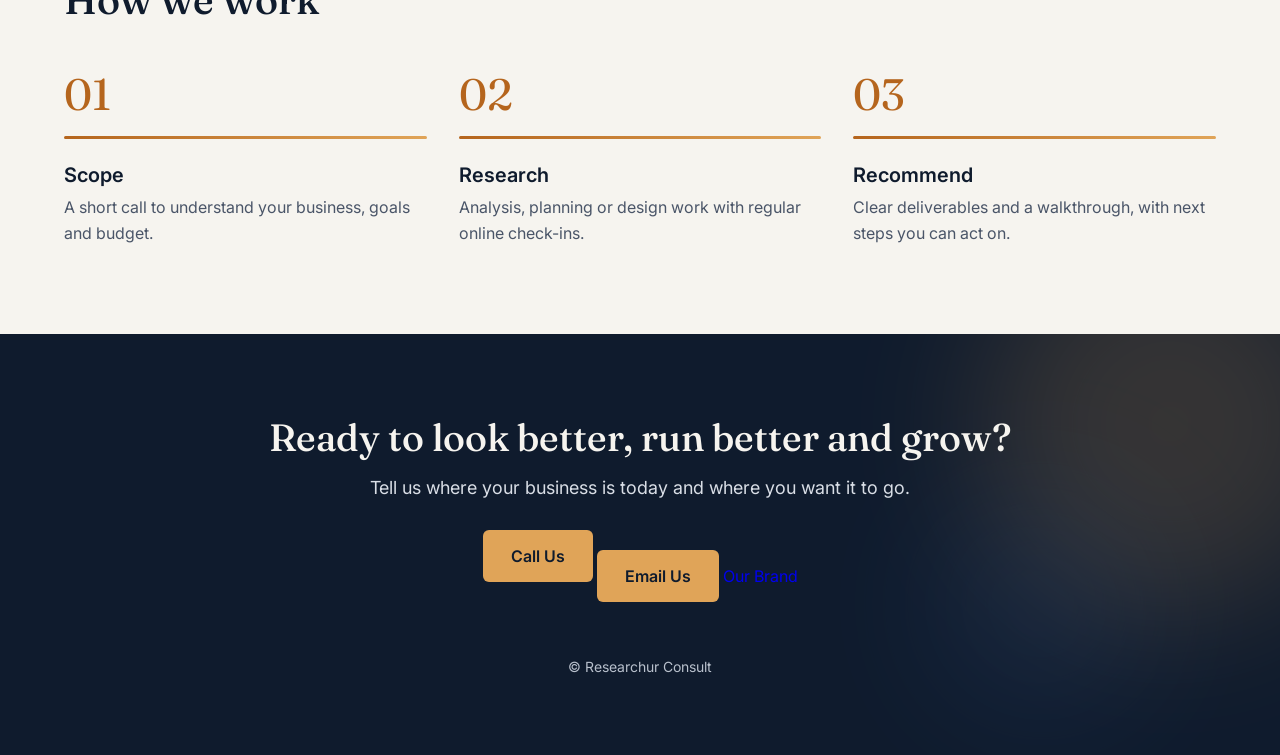
==== commit 98e7af78: "Update description and content in index.html" ====
--- a/index.html
+++ b/index.html
@@ -4,7 +4,7 @@
 <meta charset="utf-8">
 <meta name="viewport" content="width=device-width, initial-scale=1">
 <title>Researchur Consult</title>
-<meta name="description" content="Research, strategy and design for start-ups and small businesses. All delivered online.">
+<meta name="description" content="Research, strategy and design for start-ups and small businesses.">
 <link rel="preconnect" href="https://fonts.googleapis.com">
 <link rel="preconnect" href="https://fonts.gstatic.com" crossorigin>
 <link rel="stylesheet" href="https://fonts.googleapis.com/css2?family=Fraunces:wght@500;600&family=Inter:wght@400;500;600&display=swap">
@@ -106,7 +106,7 @@
   <div class="wrap">
     <div class="eyebrow rise d1">For start-ups &amp; small businesses</div>
     <h1 class="rise d2">Improve how your business <em>looks</em>, <em>operates</em> and <em>grows</em>.</h1>
-    <p class="rise d3">Researchur Consult combines research, strategy and design to help growing businesses build a stronger brand, smoother operations and a clear path forward. All delivered online.</p>
+    <p class="rise d3">Researchur Consult combines analysis, strategy and design to help growing businesses build a stronger brand, smoother operations and a clear path forward. All delivered online.</p>
     <a class="btn rise d4" href="#contact">Book a discovery call</a>
     <div class="pills rise d5">
       <span class="pill"><b>Look</b> Branding &amp; design</span>
@@ -143,8 +143,9 @@
     <h2 class="reveal">Ready to look better, run better and grow?</h2>
     <p class="reveal">Tell us where your business is today and where you want it to go.</p>
     <a class="btn reveal" id="call" href="tel:0251478545">Call Us</a>
-   <a href="mailto:info@researchur.co" style="display: inline-block; background: #E0A458; color: #0F1B2D; font-weight: 600; padding: 16px 28px; border-radius: 6px; min-height: 44px; box-sizing: border-box">Email Us</a>
-    <div class="foot">© Researchur Consult</div>
+    <a href="mailto:info@researchur.co" style="display: inline-block; background: #E0A458; color: #0F1B2D; font-weight: 600; padding: 16px 28px; border-radius: 6px; min-height: 44px; box-sizing: border-box">Email Us</a>
+    <a href="our_brand.html">Our Brand</a>    
+   <div class="foot">© Researchur Consult</div>
   </div>
 </section>
  
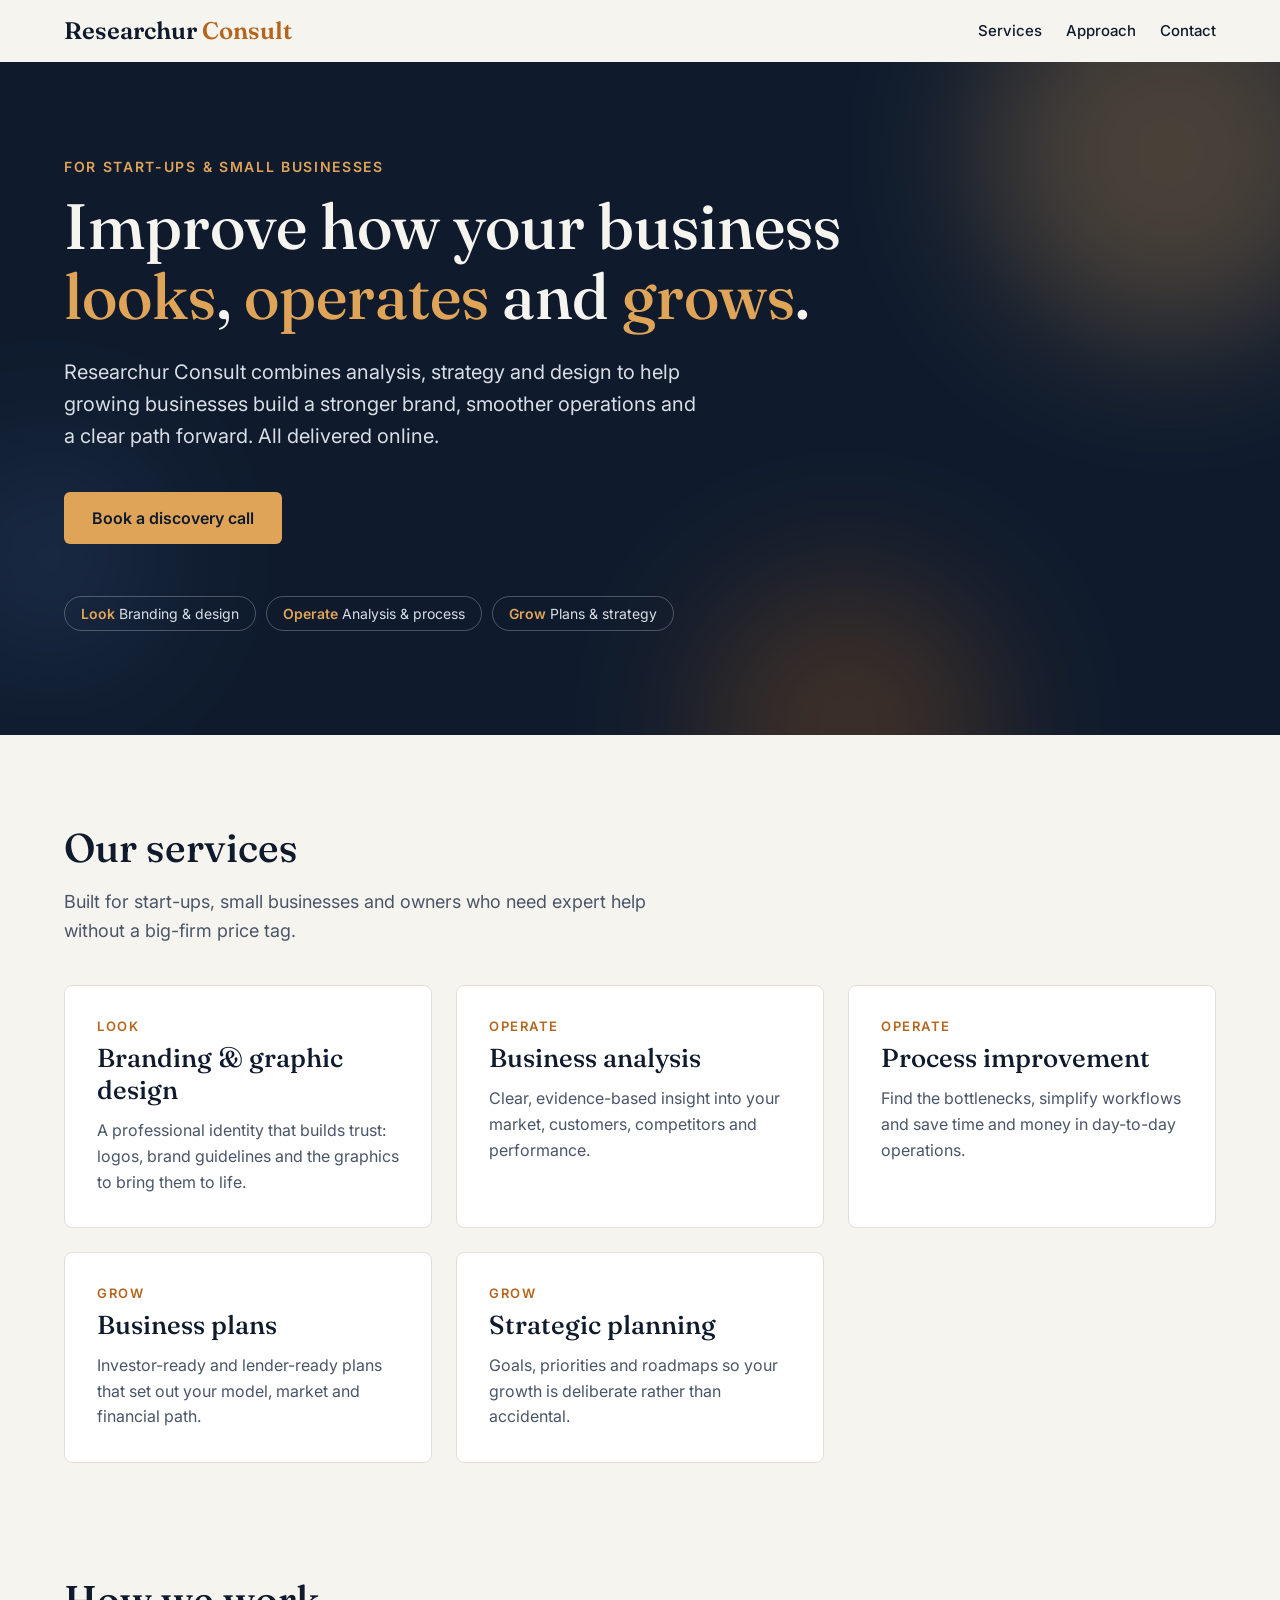
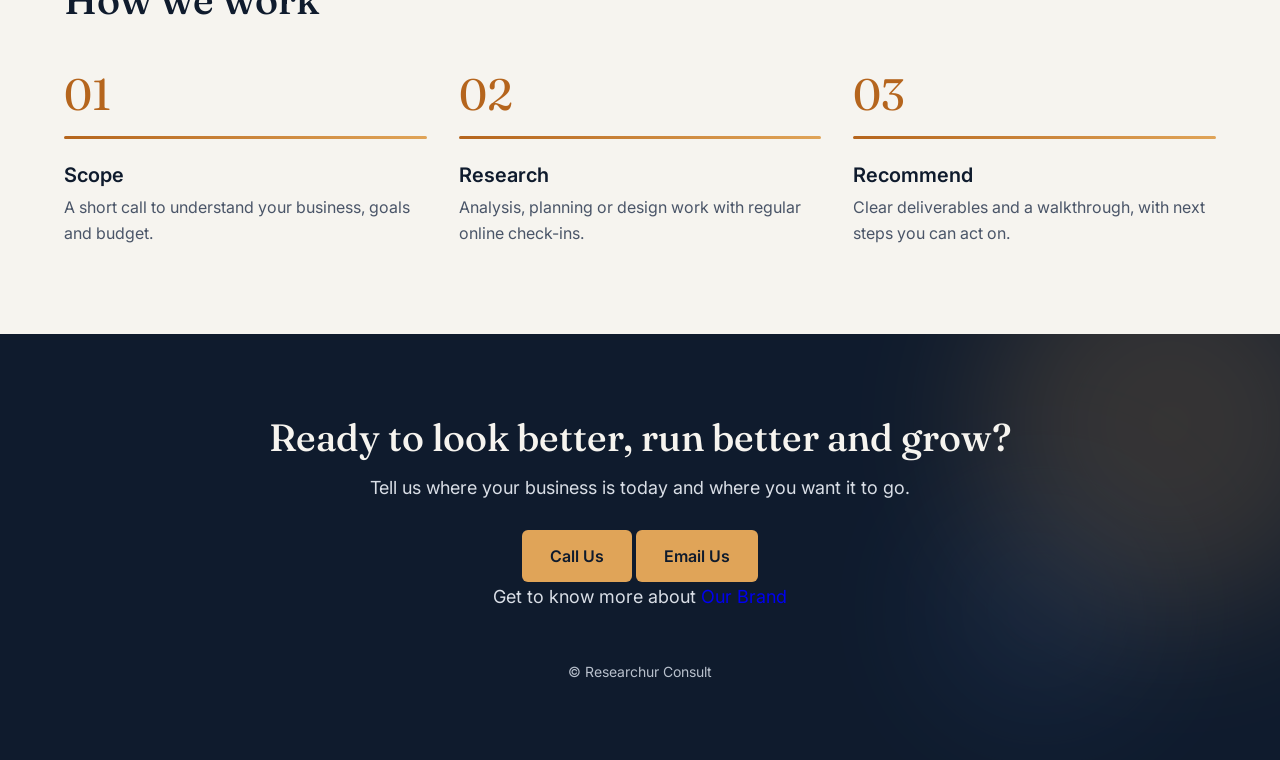
==== commit 2fbd7a99: "Update contact links in index.html" ====
--- a/index.html
+++ b/index.html
@@ -142,9 +142,9 @@
   <div class="wrap">
     <h2 class="reveal">Ready to look better, run better and grow?</h2>
     <p class="reveal">Tell us where your business is today and where you want it to go.</p>
-    <a class="btn reveal" id="call" href="tel:0251478545">Call Us</a>
-    <a href="mailto:info@researchur.co" style="display: inline-block; background: #E0A458; color: #0F1B2D; font-weight: 600; padding: 16px 28px; border-radius: 6px; min-height: 44px; box-sizing: border-box">Email Us</a>
-    <a href="our_brand.html">Our Brand</a>    
+    <a class="btn reveal" id="contact" href="tel:0251478545">Call Us</a>
+    <a class="btn reveal" id="contact href="mailto:info@researchur.co">Email Us</a>
+    <p class="reveal">Get to know more about <a href="our_brand.html">Our Brand</a></p>
    <div class="foot">© Researchur Consult</div>
   </div>
 </section>
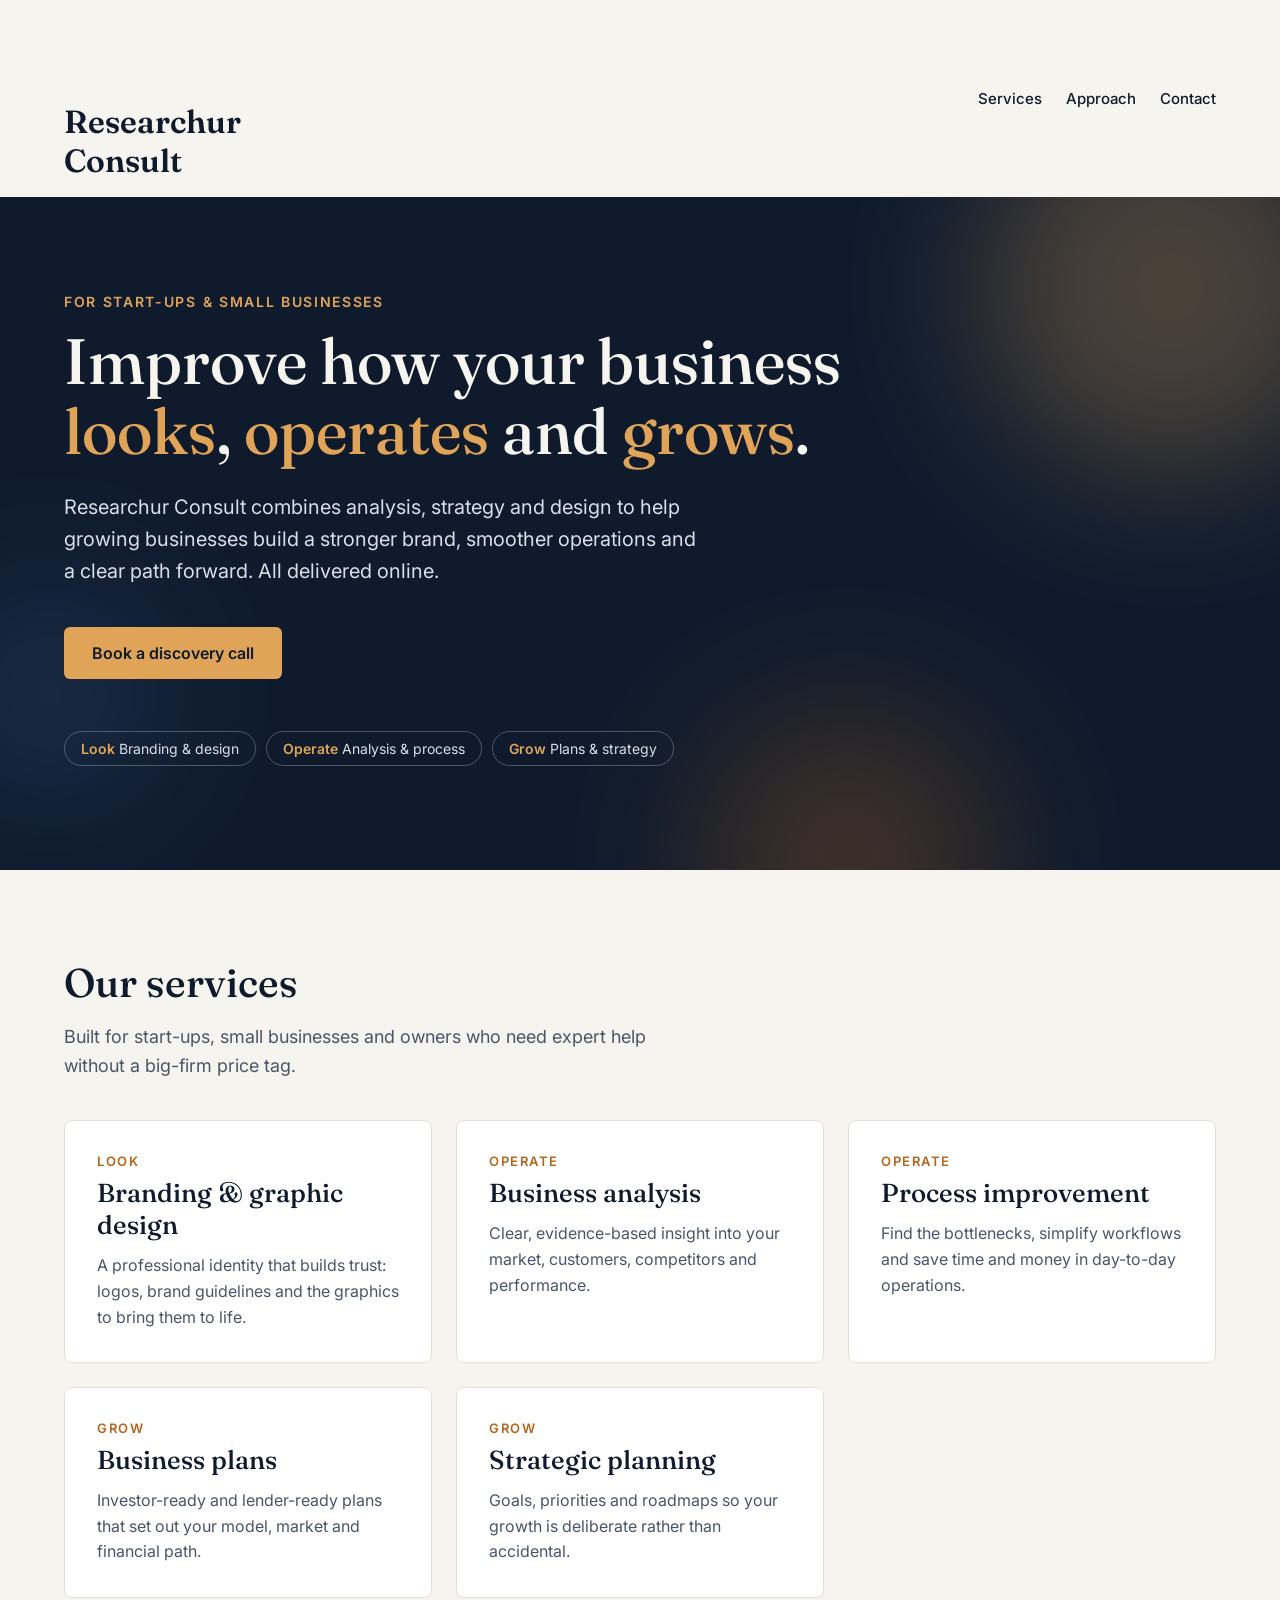
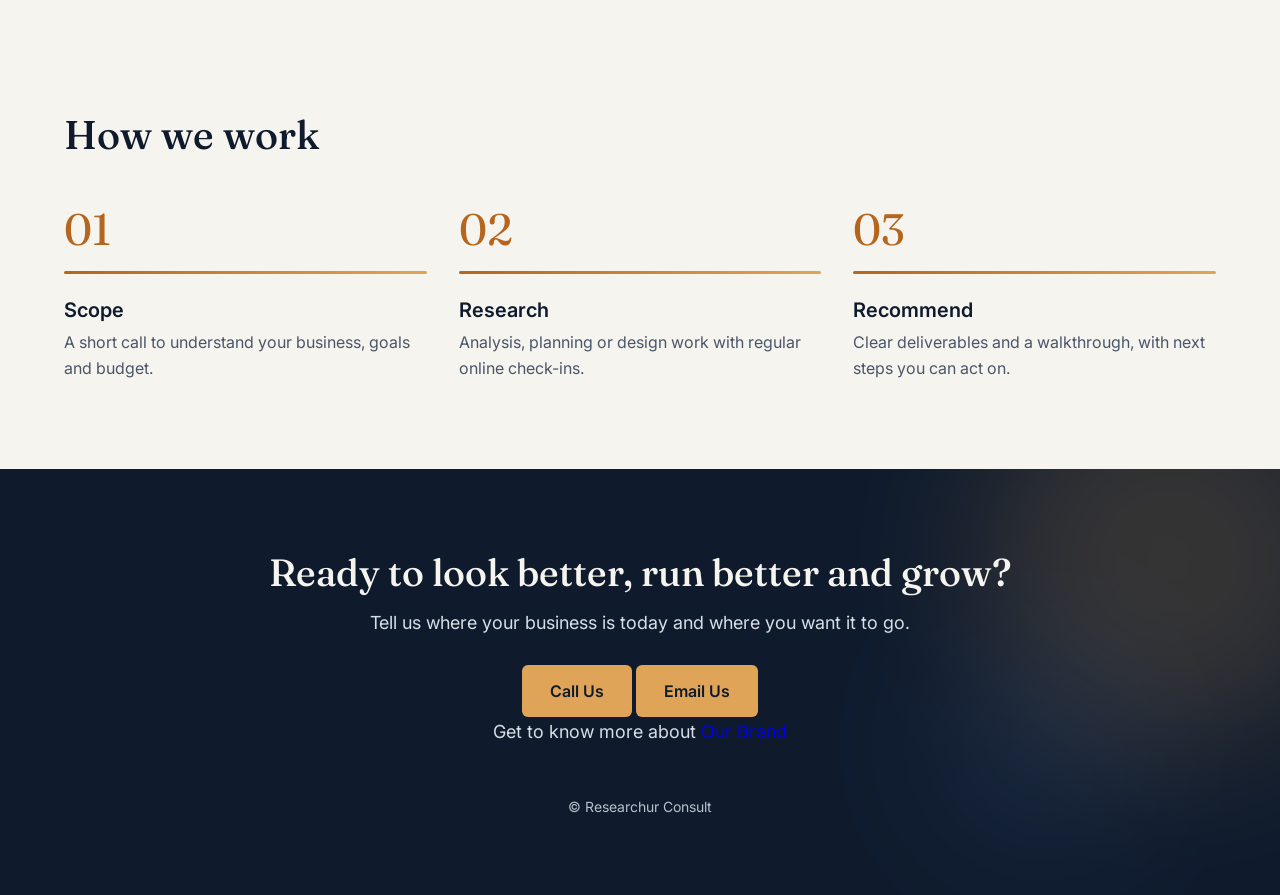
==== commit 048bcf07: "Update navigation logo structure in index.html" ====
--- a/index.html
+++ b/index.html
@@ -97,7 +97,10 @@
 <body>
  
 <nav id="nav"><div class="nav-in">
-  <a class="logo" href="#top">Researchur <span>Consult</span></a>
+  <a class="logo" href="#top">
+   <div class ='lookup'><svg width="80" height="80" viewBox="0 0 40 40" style="color:var(--navy)"><use href="#mark"></use></svg>
+        <div class="name" style="font-size:32px">Researchur<br>Consult</div>
+   </div> </a> 
   <div class="links"><a href="#services">Services</a><a href="#approach">Approach</a><a href="#contact">Contact</a></div>
 </div></nav>
  
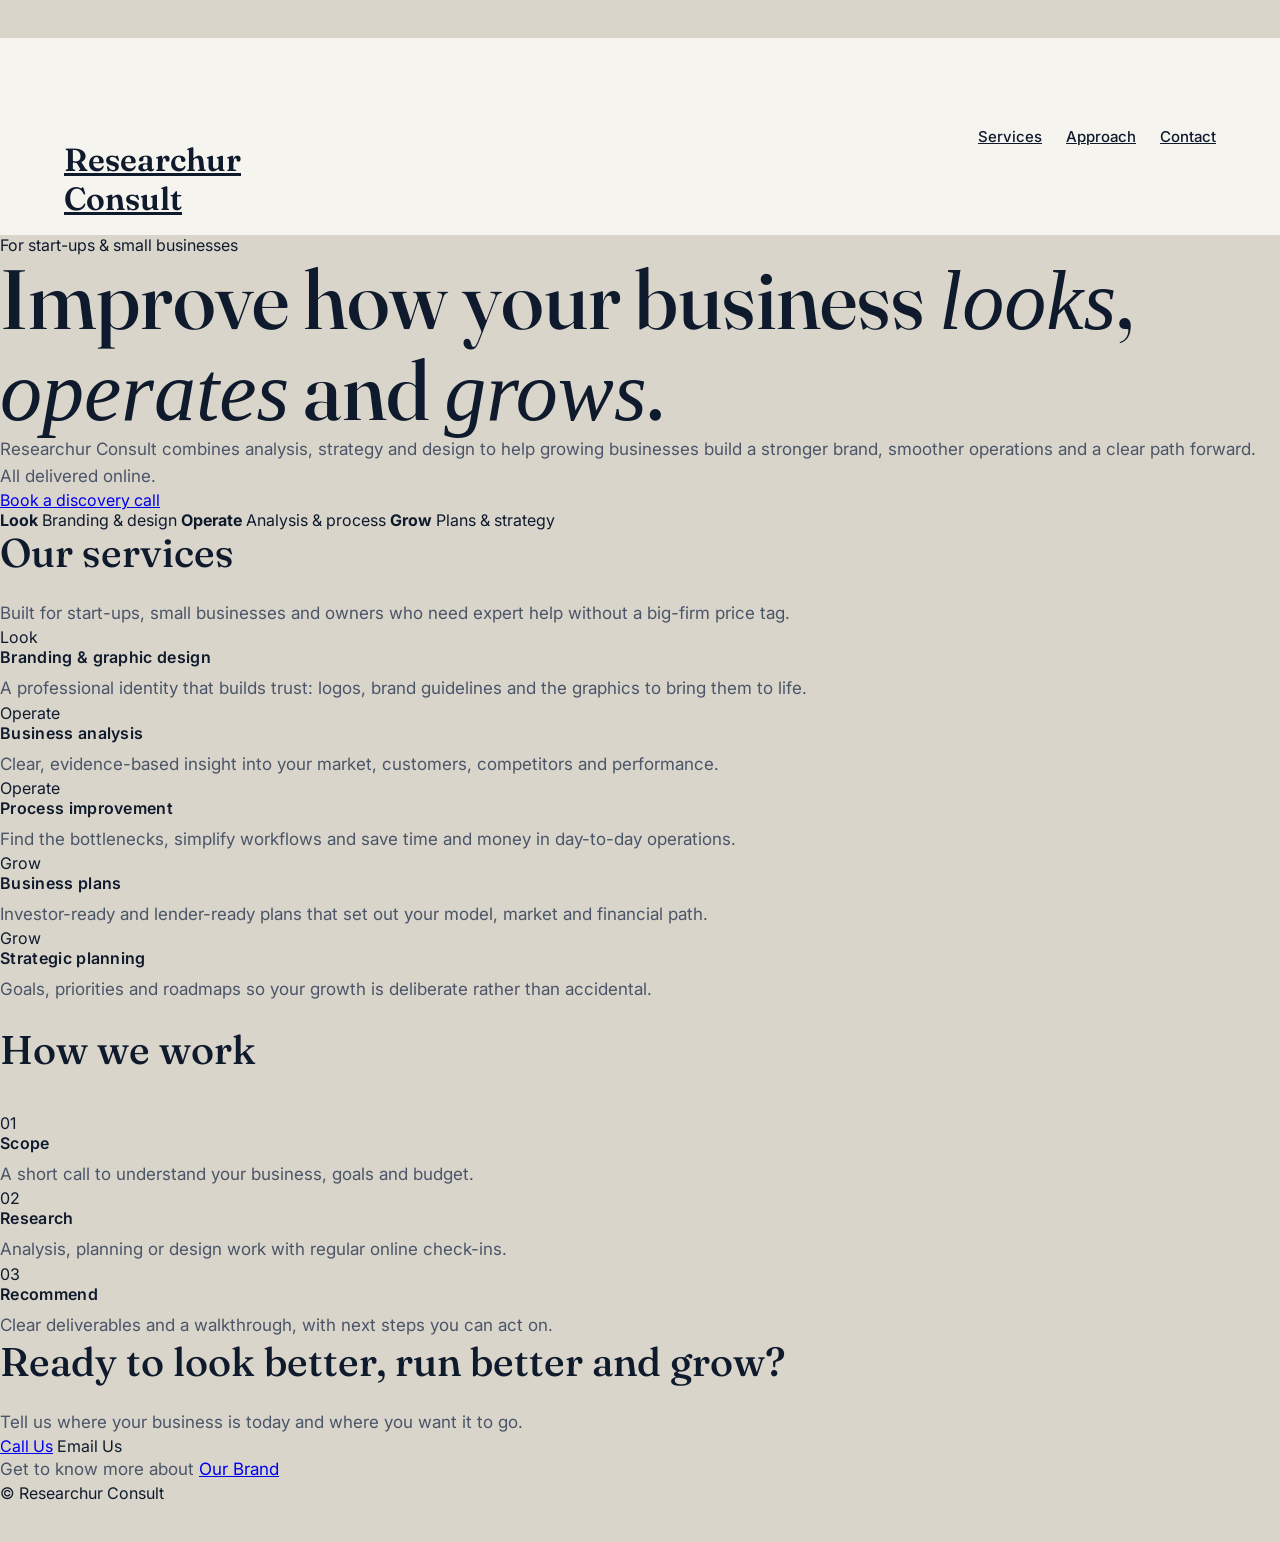
==== commit 2532d554: "Refactor HTML and link external styles/scripts" ====
--- a/index.html
+++ b/index.html
@@ -8,91 +8,7 @@
 <link rel="preconnect" href="https://fonts.googleapis.com">
 <link rel="preconnect" href="https://fonts.gstatic.com" crossorigin>
 <link rel="stylesheet" href="https://fonts.googleapis.com/css2?family=Fraunces:wght@500;600&family=Inter:wght@400;500;600&display=swap">
-<style>
-:root{--navy:#0F1B2D;--cream:#F6F4EF;--copper:#B5651D;--gold:#E0A458;--slate:#4A5568;--line:#E3DFD5;--mist:#D9DEE6;--fog:#B8C0CC}
-*{box-sizing:border-box}
-html{scroll-behavior:smooth;scroll-padding-top:72px}
-body{margin:0;font-family:Inter,sans-serif;background:var(--cream);color:var(--navy);overflow-x:hidden}
-a{text-decoration:none}
-.wrap{max-width:1200px;margin:0 auto;padding:0 24px}
-h1,h2,h3,.serif{font-family:Fraunces,serif}
- 
-/* nav */
-nav{position:sticky;top:0;z-index:20;background:rgba(246,244,239,.85);backdrop-filter:blur(10px);-webkit-backdrop-filter:blur(10px);border-bottom:1px solid transparent;transition:border-color .3s,box-shadow .3s}
-nav.stuck{border-color:var(--line);box-shadow:0 4px 20px rgba(15,27,45,.06)}
-.nav-in{display:flex;flex-wrap:wrap;align-items:center;justify-content:space-between;gap:16px;padding:16px 24px;max-width:1200px;margin:0 auto}
-.logo{font-family:Fraunces,serif;font-size:24px;font-weight:600;color:var(--navy)}
-.logo span{color:var(--copper)}
-.links{display:flex;flex-wrap:wrap;gap:24px;font-size:15px;font-weight:500}
-.links a{color:var(--navy);position:relative;padding:4px 0}
-.links a::after{content:"";position:absolute;left:0;bottom:0;height:2px;width:0;background:var(--copper);transition:width .3s}
-.links a:hover::after{width:100%}
- 
-/* hero */
-.hero{position:relative;background:var(--navy);color:var(--cream);overflow:hidden}
-.hero .wrap{position:relative;z-index:2;padding-top:96px;padding-bottom:104px}
-.blob{position:absolute;border-radius:50%;filter:blur(70px);opacity:.28;z-index:1;animation:float 14s ease-in-out infinite}
-.b1{width:380px;height:380px;background:var(--gold);right:-80px;top:-100px}
-.b2{width:300px;height:300px;background:var(--copper);right:22%;bottom:-140px;animation-delay:-5s}
-.b3{width:220px;height:220px;background:#3B5A8C;left:-60px;bottom:10%;animation-delay:-9s}
-@keyframes float{0%,100%{transform:translate(0,0) scale(1)}50%{transform:translate(-30px,30px) scale(1.12)}}
-.eyebrow{font-size:14px;font-weight:600;letter-spacing:.12em;text-transform:uppercase;color:var(--gold)}
-.hero h1{font-size:clamp(38px,7vw,64px);line-height:1.1;font-weight:500;margin:16px 0 24px;max-width:820px}
-.hero h1 em{font-style:normal;color:var(--gold)}
-.hero p{font-size:clamp(17px,2.4vw,20px);line-height:1.6;max-width:640px;margin:0 0 40px;color:var(--mist)}
-.btn{display:inline-block;background:var(--gold);color:var(--navy);font-weight:600;padding:16px 28px;border-radius:6px;min-height:44px;transition:transform .25s,box-shadow .25s;position:relative;overflow:hidden}
-.btn:hover{transform:translateY(-3px);box-shadow:0 10px 24px rgba(224,164,88,.35)}
-.btn::after{content:"";position:absolute;top:0;left:-120%;width:60%;height:100%;background:linear-gradient(100deg,transparent,rgba(255,255,255,.55),transparent);transform:skewX(-20deg);animation:shine 4s ease-in-out infinite}
-@keyframes shine{0%,60%{left:-120%}100%{left:160%}}
-.pills{display:flex;flex-wrap:wrap;gap:10px;margin-top:48px}
-.pill{max-width:100%;border:1px solid rgba(217,222,230,.3);border-radius:999px;padding:8px 16px;font-size:14px;color:var(--mist);backdrop-filter:blur(4px)}
-.pill b{color:var(--gold);font-weight:600}
- 
-/* load-in */
-.rise{opacity:0;transform:translateY(24px);animation:rise .8s cubic-bezier(.2,.7,.2,1) forwards}
-.d1{animation-delay:.1s}.d2{animation-delay:.25s}.d3{animation-delay:.4s}.d4{animation-delay:.55s}.d5{animation-delay:.7s}
-@keyframes rise{to{opacity:1;transform:none}}
- 
-/* scroll reveal */
-.reveal{opacity:0;transform:translateY(32px);transition:opacity .8s cubic-bezier(.2,.7,.2,1),transform .8s cubic-bezier(.2,.7,.2,1)}
-.reveal.in{opacity:1;transform:none}
- 
-/* sections */
-section{padding:88px 0}
-h2{font-size:clamp(30px,5vw,40px);font-weight:500;margin:0 0 16px}
-.lead{margin:0 0 40px;font-size:18px;line-height:1.6;color:var(--slate);max-width:640px}
-.grid{display:grid;grid-template-columns:repeat(auto-fit,minmax(min(280px,100%),1fr));gap:24px}
-.card{background:#fff;padding:32px;border-radius:8px;border:1px solid var(--line);position:relative;overflow:hidden;transition:transform .35s,box-shadow .35s,border-color .35s}
-.card::before{content:"";position:absolute;left:0;top:0;height:3px;width:100%;background:linear-gradient(90deg,var(--copper),var(--gold));transform:scaleX(0);transform-origin:left;transition:transform .4s}
-.card:hover{transform:translateY(-8px);box-shadow:0 18px 40px rgba(15,27,45,.12);border-color:transparent}
-.card:hover::before{transform:scaleX(1)}
-.tag{font-size:13px;font-weight:600;letter-spacing:.12em;text-transform:uppercase;color:var(--copper);margin-bottom:8px}
-.card h3{font-size:26px;font-weight:500;margin:0 0 12px}
-.card p{margin:0;line-height:1.6;color:var(--slate)}
- 
-/* process */
-.steps{display:grid;grid-template-columns:repeat(auto-fit,minmax(min(240px,100%),1fr));gap:32px;position:relative}
-.step{position:relative;padding-top:8px}
-.num{font-family:Fraunces,serif;font-size:44px;color:var(--copper);line-height:1}
-.step h3{margin:8px 0;font-size:20px;font-family:Inter,sans-serif;font-weight:600}
-.step p{margin:0;line-height:1.6;color:var(--slate)}
-.bar{height:3px;background:var(--line);border-radius:3px;margin:20px 0 24px;overflow:hidden}
-.bar i{display:block;height:100%;width:0;background:linear-gradient(90deg,var(--copper),var(--gold));transition:width 1.2s cubic-bezier(.2,.7,.2,1)}
-.step.in .bar i{width:100%}
-.step:nth-child(2) .bar i{transition-delay:.25s}
-.step:nth-child(3) .bar i{transition-delay:.5s}
- 
-/* contact */
-.contact{position:relative;background:var(--navy);color:var(--cream);text-align:center;overflow:hidden;padding:80px 0}
-.contact .wrap{position:relative;z-index:2}
-.contact h2{font-size:clamp(28px,4.5vw,38px)}
-.contact p{margin:0 0 32px;color:var(--mist);font-size:18px}
-.foot{margin-top:56px;font-size:14px;color:var(--fog)}
- 
-@media (max-width:380px){.wrap{padding:0 18px}.nav-in{padding:12px 18px}.links{gap:12px;font-size:13px}.btn{padding:14px 22px}.card{padding:24px}}
-@media (max-width:640px){.links{gap:16px;font-size:14px}.hero .wrap{padding-top:64px;padding-bottom:72px}section{padding:64px 0}.logo{font-size:21px}}
-@media (prefers-reduced-motion:reduce){*{animation:none!important;transition:none!important}.rise,.reveal{opacity:1;transform:none}.bar i{width:100%}}
-</style>
+<link rel="stylesheet" href="styles.css">   
 </head>
 <body>
  
@@ -152,18 +68,8 @@
   </div>
 </section>
  
-<script>
-var nav = document.getElementById("nav");
-addEventListener("scroll", function(){ nav.classList.toggle("stuck", scrollY > 8); }, {passive:true});
- 
-var els = document.querySelectorAll(".reveal");
-if ("IntersectionObserver" in window) {
-  var io = new IntersectionObserver(function(entries){
-    entries.forEach(function(e){ if (e.isIntersecting){ e.target.classList.add("in"); io.unobserve(e.target);} });
-  }, {threshold:.15});
-  els.forEach(function(el, i){ el.style.transitionDelay = ((i % 3) * 90) + "ms"; io.observe(el); });
-} else { els.forEach(function(el){ el.classList.add("in"); }); }
-</script>
+<script src="script.js"></script>   
+
 </body>
 </html>
  
--- a/styles.css
+++ b/styles.css
@@ -0,0 +1,173 @@
+<style>
+:root{--navy:#0F1B2D;--paper:#F6F4EF;--white:#FFF;--amber:#FBB03B;--burnt:#B5651D;--slate:#4A5568;--line:#E3DFD5;--bg:#D9D5CB;--serif:"Fraunces",Georgia,serif;--sans:"Inter",Arial,sans-serif;box-sizing:border-box;padding-top:env(safe-area-inset-top,0px);padding-bottom:env(safe-area-inset-bottom,0px)}
+@media (prefers-color-scheme:dark){:root:not([data-theme="light"]){--bg:#070D16}}
+:root[data-theme="dark"]{--bg:#070D16}
+html{scroll-padding-top:env(safe-area-inset-top,0px);scroll-behavior:smooth}
+*{box-sizing:border-box}
+
+/* nav */
+nav{position:sticky;top:0;z-index:20;background:#F6F4EF;backdrop-filter:blur(10px);-webkit-backdrop-filter:blur(10px);border-bottom:1px solid transparent;transition:border-color .3s,box-shadow .3s}
+nav.stuck{border-color:var(--line);box-shadow:0 4px 20px rgba(15,27,45,.06)}
+.nav-in{display:flex;flex-wrap:wrap;align-items:center;justify-content:space-between;gap:16px;padding:16px 24px;max-width:1200px;margin:0 auto}
+.logo{font-family:Fraunces,serif;font-size:24px;font-weight:600;color:var(--navy)}
+.logo span{color:var(--copper)}
+.links{display:flex;flex-wrap:wrap;gap:24px;font-size:15px;font-weight:500}
+.links a{color:var(--navy);position:relative;padding:4px 0}
+.links a::after{content:"";position:absolute;left:0;bottom:0;height:2px;width:0;background:var(--copper);transition:width .3s}
+.links a:hover::after{width:100%}
+  
+ /*body */
+body{margin:0;background:var(--bg);font-family:var(--sans);color:var(--navy);padding:clamp(12px,3vw,40px) 0;-webkit-text-size-adjust:100%}
+.page{width:min(1280px,100% - clamp(16px,4vw,48px));min-height:720px;margin:0 auto clamp(16px,3vw,40px);background:var(--paper);position:relative;overflow:hidden;border-radius:6px;padding:clamp(28px,5.6vw,72px) clamp(20px,6.9vw,88px) clamp(72px,8vw,96px);box-shadow:0 2px 12px rgba(15,27,45,.08)}
+.page.dark{background:var(--navy);color:var(--paper);display:flex}
+.page.dark>div{flex:1;min-height:0;position:relative}
+.page.white{background:var(--white)}
+.page.dark::before{content:"";position:absolute;width:60%;aspect-ratio:1;right:-15%;top:-30%;background:radial-gradient(circle,rgba(251,176,59,.2),transparent 65%);animation:drift 14s ease-in-out infinite alternate;pointer-events:none}
+@keyframes drift{to{transform:translate(-8%,12%) scale(1.15)}}
+.folio{position:absolute;left:clamp(20px,6.9vw,88px);bottom:clamp(20px,3vw,40px);font-size:12px;letter-spacing:.14em;text-transform:uppercase;color:var(--slate)}
+.folio.r{left:auto;right:clamp(20px,6.9vw,88px)}
+.dark .folio{color:#9AA6B8}
+.kicker{font-size:13px;font-weight:600;letter-spacing:.16em;text-transform:uppercase;color:var(--burnt);margin:0 0 16px}
+.dark .kicker{color:var(--amber)}
+h1,h2{font-family:var(--serif);font-weight:500;margin:0}
+h1{font-size:clamp(38px,6.6vw,84px)!important;line-height:1.05}
+h2{font-size:clamp(28px,3.4vw,40px);line-height:1.15;margin-bottom:24px}
+h3{font-size:16px;font-weight:600;margin:0 0 8px;letter-spacing:.02em}
+p{font-size:17px;line-height:1.6;margin:0;color:var(--slate)}
+.dark p{color:#C9D1DD}
+.grid2{display:grid;grid-template-columns:1fr 1fr;gap:56px;height:100%}
+.grid3{display:grid;grid-template-columns:repeat(3,1fr);gap:32px}
+.rule{border-top:1px solid var(--line);padding-top:16px}
+.dark .rule{border-top-color:#2A3A52}
+.rule:hover{border-top-color:var(--amber)}
+.lockup{display:flex;align-items:center;gap:20px}
+.lockup svg{flex:none;transition:transform .6s cubic-bezier(.2,.7,.2,1)}
+.lockup:hover svg{transform:rotate(-8deg) scale(1.07)}
+.lockup .name{font-weight:700;line-height:1.02;letter-spacing:-.01em}
+.stage{display:flex;align-items:center;justify-content:center;background:var(--white);border:1px solid var(--line);border-radius:6px;height:420px}
+.stage.navy{background:var(--navy);border-color:var(--navy)}
+.stage.paper{background:var(--paper)}
+.caption{font-size:13px;color:var(--slate);margin-top:14px;letter-spacing:.02em}
+.swatch{height:260px;border-radius:6px;padding:20px;display:flex;flex-direction:column;justify-content:flex-end;cursor:pointer}
+.swatch b{font-size:18px;font-weight:600}
+.swatch span{font-size:13px;opacity:.8;margin-top:4px;line-height:1.5}
+.tdemo{font-family:var(--serif);font-weight:500}
+.list{list-style:none;padding:0;margin:0}
+.list li{padding:14px 0;border-bottom:1px solid var(--line);font-size:16px;color:var(--navy)}
+.list li:first-child{border-top:1px solid var(--line)}
+.cross{display:inline-block;width:22px;color:var(--burnt);font-weight:700;margin-right:10px}
+.misuse{border:1px dashed #C9C2B3;border-radius:6px;height:150px;display:flex;align-items:center;justify-content:center;background:var(--white);position:relative}
+.misuse .x{position:absolute;top:10px;right:12px;color:var(--burnt);font-weight:700;font-size:14px}
+#bar{position:fixed;left:0;right:0;top:env(safe-area-inset-top,0px);height:3px;background:var(--amber);transform:scaleX(0);transform-origin:0 50%;z-index:50}
+#toast{position:fixed;left:50%;bottom:calc(20px + env(safe-area-inset-bottom,0px));transform:translate(-50%,20px);background:var(--navy);color:var(--paper);padding:10px 18px;border-radius:99px;font-size:14px;opacity:0;transition:.3s;pointer-events:none;z-index:60}
+#toast.on{opacity:1;transform:translate(-50%,0)}
+.js .rv{opacity:0;transform:translateY(26px);transition:opacity .7s ease,transform .8s cubic-bezier(.2,.7,.2,1),border-color .3s;transition-delay:calc(var(--i,0)*70ms)}
+.js .in .rv{opacity:1;transform:none}
+.js .in .rv.swatch:hover{transform:translateY(-8px);transition-delay:0s}
+.js .done .rv{transition-delay:0s!important}
+.w{display:inline-block;overflow:hidden;vertical-align:top;padding-bottom:.1em}
+.w>span{display:inline-block;transform:translateY(110%);transition:transform .9s cubic-bezier(.2,.7,.2,1);transition-delay:calc(var(--i,0)*70ms)}
+.in .w>span{transform:none}
+@media(max-width:900px){
+.page{min-height:0}
+.grid2{grid-template-columns:1fr!important;gap:28px!important;height:auto!important}
+.grid3{grid-template-columns:repeat(2,1fr)!important;gap:16px!important}
+.stage{height:auto!important;min-height:240px;padding:28px 16px}
+.swatch{height:170px}
+.list{columns:1!important}
+.page.dark>div{min-height:480px}
+}
+@media(max-width:560px){
+.grid3{grid-template-columns:1fr!important}
+.lockup{gap:14px}
+.lockup .name{font-size:clamp(18px,6.2vw,30px)!important}
+.lockup svg{width:clamp(48px,18vw,90px);height:auto}
+}
+@media(prefers-reduced-motion:reduce){.js .rv,.w>span{opacity:1!important;transform:none!important;transition:none!important}.page.dark::before{animation:none}html{scroll-behavior:auto}}
+:root{--navy:#0F1B2D;--paper:#F6F4EF;--white:#FFF;--amber:#FBB03B;--burnt:#B5651D;--slate:#4A5568;--line:#E3DFD5;--bg:#D9D5CB;--serif:"Fraunces",Georgia,serif;--sans:"Inter",Arial,sans-serif;box-sizing:border-box;padding-top:env(safe-area-inset-top,0px);padding-bottom:env(safe-area-inset-bottom,0px)}
+@media (prefers-color-scheme:dark){:root:not([data-theme="light"]){--bg:#070D16}}
+:root[data-theme="dark"]{--bg:#070D16}
+html{scroll-padding-top:env(safe-area-inset-top,0px);scroll-behavior:smooth}
+*{box-sizing:border-box}
+
+/* nav */
+nav{position:sticky;top:0;z-index:20;background:#F6F4EF;backdrop-filter:blur(10px);-webkit-backdrop-filter:blur(10px);border-bottom:1px solid transparent;transition:border-color .3s,box-shadow .3s}
+nav.stuck{border-color:var(--line);box-shadow:0 4px 20px rgba(15,27,45,.06)}
+.nav-in{display:flex;flex-wrap:wrap;align-items:center;justify-content:space-between;gap:16px;padding:16px 24px;max-width:1200px;margin:0 auto}
+.logo{font-family:Fraunces,serif;font-size:24px;font-weight:600;color:var(--navy)}
+.logo span{color:var(--copper)}
+.links{display:flex;flex-wrap:wrap;gap:24px;font-size:15px;font-weight:500}
+.links a{color:var(--navy);position:relative;padding:4px 0}
+.links a::after{content:"";position:absolute;left:0;bottom:0;height:2px;width:0;background:var(--copper);transition:width .3s}
+.links a:hover::after{width:100%}
+  
+ /*body */
+body{margin:0;background:var(--bg);font-family:var(--sans);color:var(--navy);padding:clamp(12px,3vw,40px) 0;-webkit-text-size-adjust:100%}
+.page{width:min(1280px,100% - clamp(16px,4vw,48px));min-height:720px;margin:0 auto clamp(16px,3vw,40px);background:var(--paper);position:relative;overflow:hidden;border-radius:6px;padding:clamp(28px,5.6vw,72px) clamp(20px,6.9vw,88px) clamp(72px,8vw,96px);box-shadow:0 2px 12px rgba(15,27,45,.08)}
+.page.dark{background:var(--navy);color:var(--paper);display:flex}
+.page.dark>div{flex:1;min-height:0;position:relative}
+.page.white{background:var(--white)}
+.page.dark::before{content:"";position:absolute;width:60%;aspect-ratio:1;right:-15%;top:-30%;background:radial-gradient(circle,rgba(251,176,59,.2),transparent 65%);animation:drift 14s ease-in-out infinite alternate;pointer-events:none}
+@keyframes drift{to{transform:translate(-8%,12%) scale(1.15)}}
+.folio{position:absolute;left:clamp(20px,6.9vw,88px);bottom:clamp(20px,3vw,40px);font-size:12px;letter-spacing:.14em;text-transform:uppercase;color:var(--slate)}
+.folio.r{left:auto;right:clamp(20px,6.9vw,88px)}
+.dark .folio{color:#9AA6B8}
+.kicker{font-size:13px;font-weight:600;letter-spacing:.16em;text-transform:uppercase;color:var(--burnt);margin:0 0 16px}
+.dark .kicker{color:var(--amber)}
+h1,h2{font-family:var(--serif);font-weight:500;margin:0}
+h1{font-size:clamp(38px,6.6vw,84px)!important;line-height:1.05}
+h2{font-size:clamp(28px,3.4vw,40px);line-height:1.15;margin-bottom:24px}
+h3{font-size:16px;font-weight:600;margin:0 0 8px;letter-spacing:.02em}
+p{font-size:17px;line-height:1.6;margin:0;color:var(--slate)}
+.dark p{color:#C9D1DD}
+.grid2{display:grid;grid-template-columns:1fr 1fr;gap:56px;height:100%}
+.grid3{display:grid;grid-template-columns:repeat(3,1fr);gap:32px}
+.rule{border-top:1px solid var(--line);padding-top:16px}
+.dark .rule{border-top-color:#2A3A52}
+.rule:hover{border-top-color:var(--amber)}
+.lockup{display:flex;align-items:center;gap:20px}
+.lockup svg{flex:none;transition:transform .6s cubic-bezier(.2,.7,.2,1)}
+.lockup:hover svg{transform:rotate(-8deg) scale(1.07)}
+.lockup .name{font-weight:700;line-height:1.02;letter-spacing:-.01em}
+.stage{display:flex;align-items:center;justify-content:center;background:var(--white);border:1px solid var(--line);border-radius:6px;height:420px}
+.stage.navy{background:var(--navy);border-color:var(--navy)}
+.stage.paper{background:var(--paper)}
+.caption{font-size:13px;color:var(--slate);margin-top:14px;letter-spacing:.02em}
+.swatch{height:260px;border-radius:6px;padding:20px;display:flex;flex-direction:column;justify-content:flex-end;cursor:pointer}
+.swatch b{font-size:18px;font-weight:600}
+.swatch span{font-size:13px;opacity:.8;margin-top:4px;line-height:1.5}
+.tdemo{font-family:var(--serif);font-weight:500}
+.list{list-style:none;padding:0;margin:0}
+.list li{padding:14px 0;border-bottom:1px solid var(--line);font-size:16px;color:var(--navy)}
+.list li:first-child{border-top:1px solid var(--line)}
+.cross{display:inline-block;width:22px;color:var(--burnt);font-weight:700;margin-right:10px}
+.misuse{border:1px dashed #C9C2B3;border-radius:6px;height:150px;display:flex;align-items:center;justify-content:center;background:var(--white);position:relative}
+.misuse .x{position:absolute;top:10px;right:12px;color:var(--burnt);font-weight:700;font-size:14px}
+#bar{position:fixed;left:0;right:0;top:env(safe-area-inset-top,0px);height:3px;background:var(--amber);transform:scaleX(0);transform-origin:0 50%;z-index:50}
+#toast{position:fixed;left:50%;bottom:calc(20px + env(safe-area-inset-bottom,0px));transform:translate(-50%,20px);background:var(--navy);color:var(--paper);padding:10px 18px;border-radius:99px;font-size:14px;opacity:0;transition:.3s;pointer-events:none;z-index:60}
+#toast.on{opacity:1;transform:translate(-50%,0)}
+.js .rv{opacity:0;transform:translateY(26px);transition:opacity .7s ease,transform .8s cubic-bezier(.2,.7,.2,1),border-color .3s;transition-delay:calc(var(--i,0)*70ms)}
+.js .in .rv{opacity:1;transform:none}
+.js .in .rv.swatch:hover{transform:translateY(-8px);transition-delay:0s}
+.js .done .rv{transition-delay:0s!important}
+.w{display:inline-block;overflow:hidden;vertical-align:top;padding-bottom:.1em}
+.w>span{display:inline-block;transform:translateY(110%);transition:transform .9s cubic-bezier(.2,.7,.2,1);transition-delay:calc(var(--i,0)*70ms)}
+.in .w>span{transform:none}
+@media(max-width:900px){
+.page{min-height:0}
+.grid2{grid-template-columns:1fr!important;gap:28px!important;height:auto!important}
+.grid3{grid-template-columns:repeat(2,1fr)!important;gap:16px!important}
+.stage{height:auto!important;min-height:240px;padding:28px 16px}
+.swatch{height:170px}
+.list{columns:1!important}
+.page.dark>div{min-height:480px}
+}
+@media(max-width:560px){
+.grid3{grid-template-columns:1fr!important}
+.lockup{gap:14px}
+.lockup .name{font-size:clamp(18px,6.2vw,30px)!important}
+.lockup svg{width:clamp(48px,18vw,90px);height:auto}
+}
+@media(prefers-reduced-motion:reduce){.js .rv,.w>span{opacity:1!important;transform:none!important;transition:none!important}.page.dark::before{animation:none}html{scroll-behavior:auto}}
+
+</style>
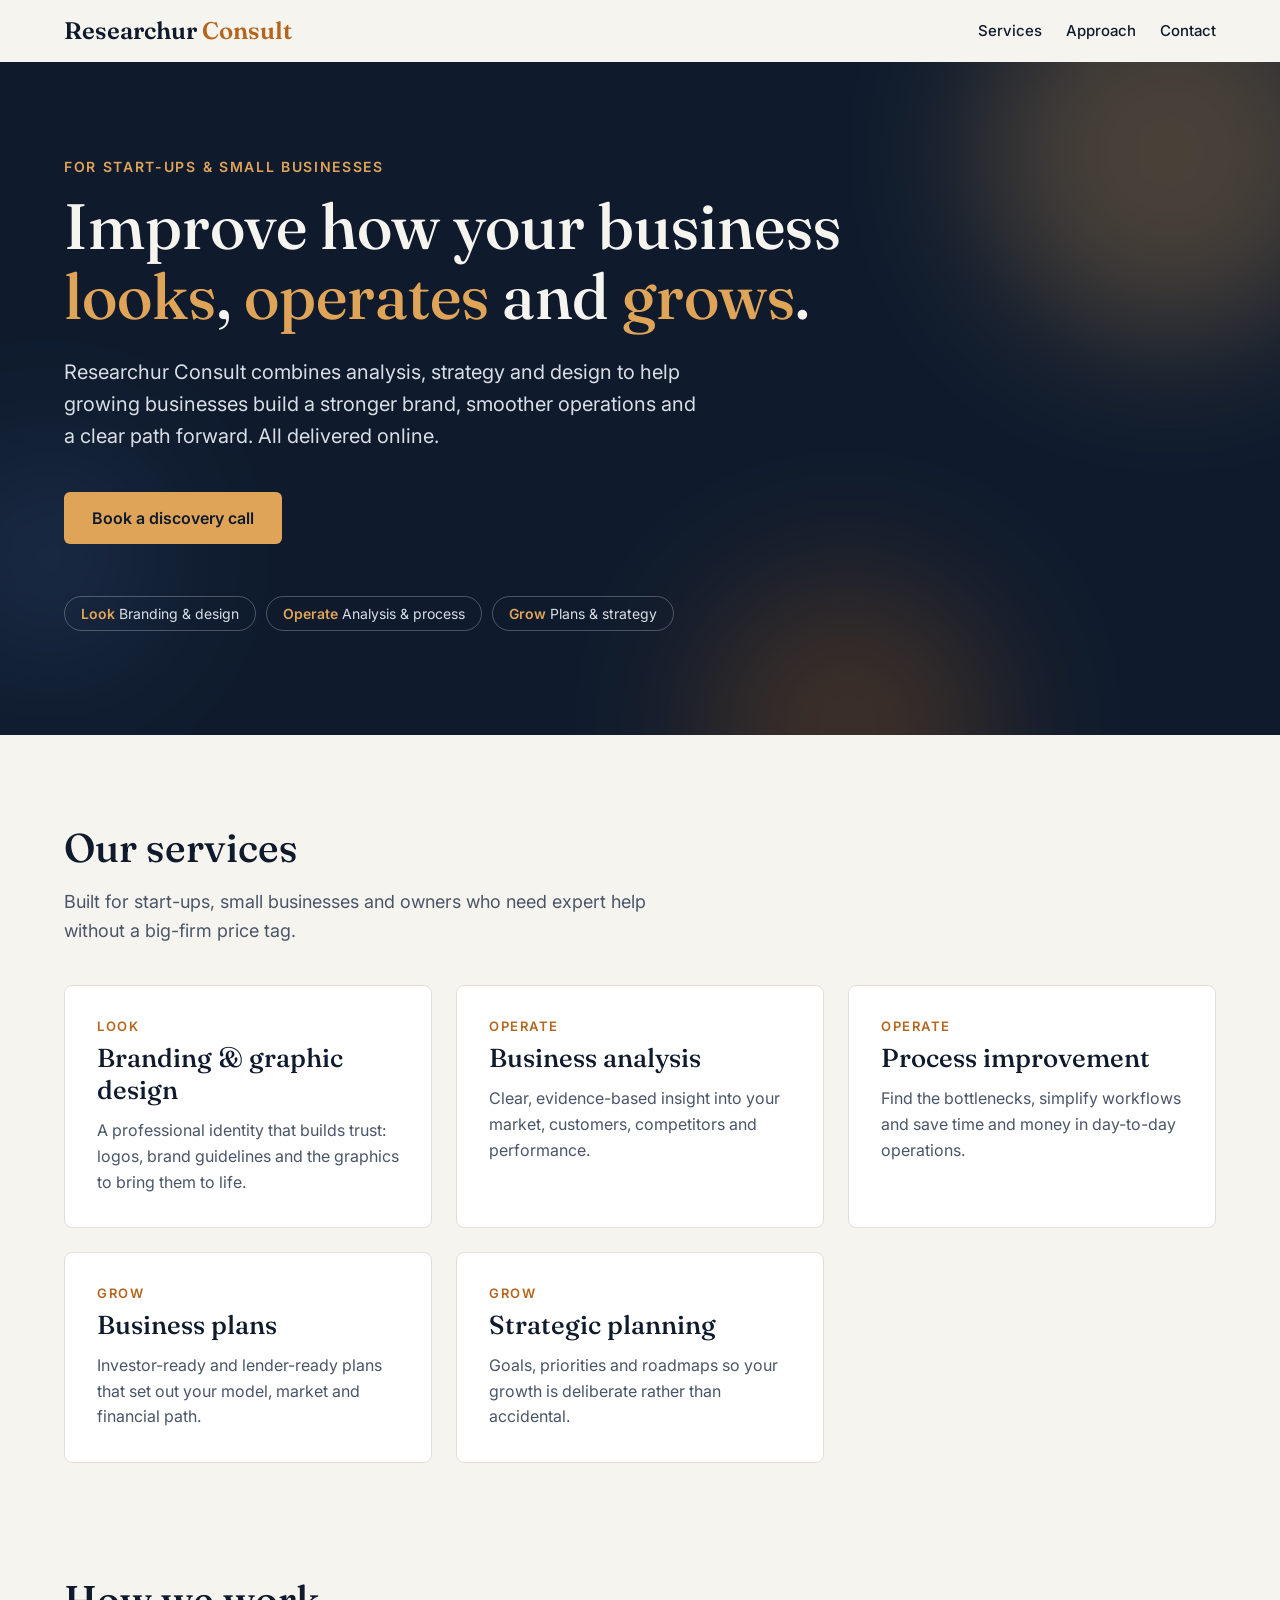
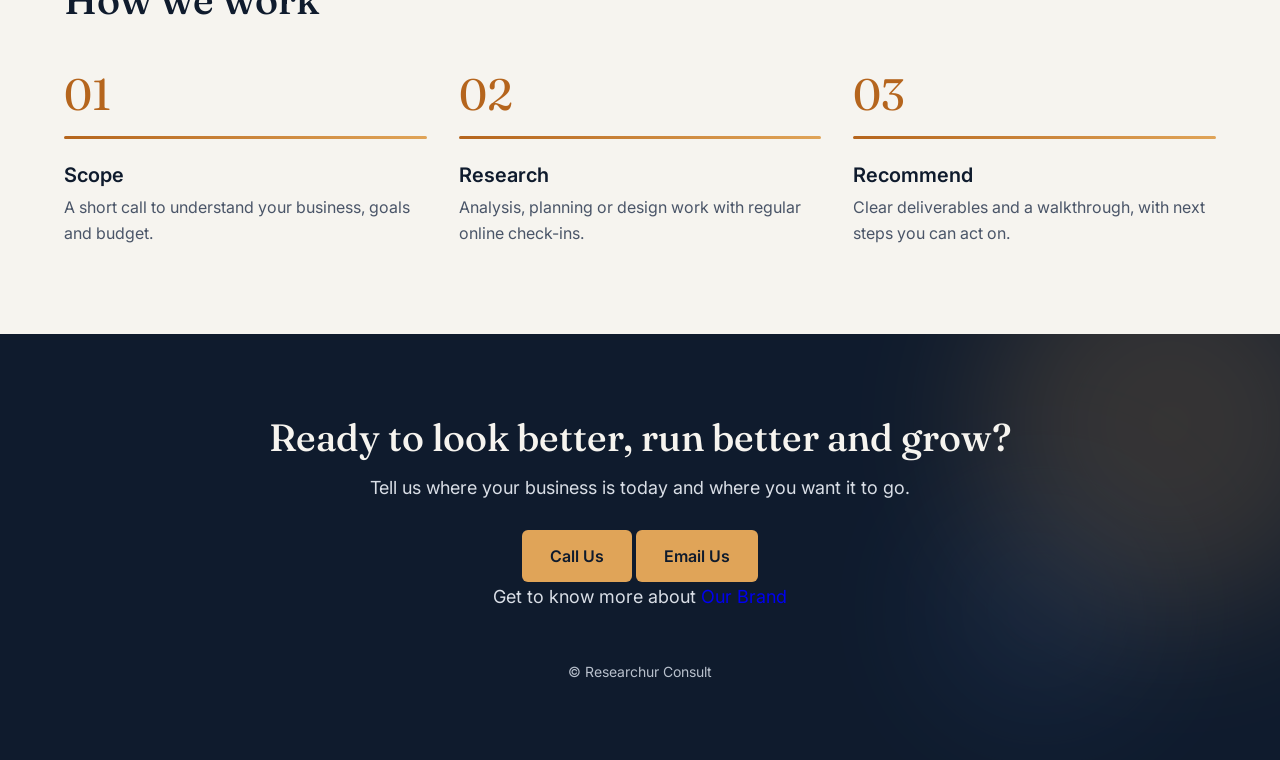
==== commit 46709426: "Refactor navigation and add styles for responsiveness" ====
--- a/index.html
+++ b/index.html
@@ -8,15 +8,96 @@
 <link rel="preconnect" href="https://fonts.googleapis.com">
 <link rel="preconnect" href="https://fonts.gstatic.com" crossorigin>
 <link rel="stylesheet" href="https://fonts.googleapis.com/css2?family=Fraunces:wght@500;600&family=Inter:wght@400;500;600&display=swap">
-<link rel="stylesheet" href="styles.css">   
+<style>
+:root{--navy:#0F1B2D;--cream:#F6F4EF;--copper:#B5651D;--gold:#E0A458;--slate:#4A5568;--line:#E3DFD5;--mist:#D9DEE6;--fog:#B8C0CC}
+*{box-sizing:border-box}
+html{scroll-behavior:smooth;scroll-padding-top:72px}
+body{margin:0;font-family:Inter,sans-serif;background:var(--cream);color:var(--navy);overflow-x:hidden}
+a{text-decoration:none}
+.wrap{max-width:1200px;margin:0 auto;padding:0 24px}
+h1,h2,h3,.serif{font-family:Fraunces,serif}
+ 
+/* nav */
+nav{position:sticky;top:0;z-index:20;background:rgba(246,244,239,.85);backdrop-filter:blur(10px);-webkit-backdrop-filter:blur(10px);border-bottom:1px solid transparent;transition:border-color .3s,box-shadow .3s}
+nav.stuck{border-color:var(--line);box-shadow:0 4px 20px rgba(15,27,45,.06)}
+.nav-in{display:flex;flex-wrap:wrap;align-items:center;justify-content:space-between;gap:16px;padding:16px 24px;max-width:1200px;margin:0 auto}
+.logo{font-family:Fraunces,serif;font-size:24px;font-weight:600;color:var(--navy)}
+.logo span{color:var(--copper)}
+.links{display:flex;flex-wrap:wrap;gap:24px;font-size:15px;font-weight:500}
+.links a{color:var(--navy);position:relative;padding:4px 0}
+.links a::after{content:"";position:absolute;left:0;bottom:0;height:2px;width:0;background:var(--copper);transition:width .3s}
+.links a:hover::after{width:100%}
+ 
+/* hero */
+.hero{position:relative;background:var(--navy);color:var(--cream);overflow:hidden}
+.hero .wrap{position:relative;z-index:2;padding-top:96px;padding-bottom:104px}
+.blob{position:absolute;border-radius:50%;filter:blur(70px);opacity:.28;z-index:1;animation:float 14s ease-in-out infinite}
+.b1{width:380px;height:380px;background:var(--gold);right:-80px;top:-100px}
+.b2{width:300px;height:300px;background:var(--copper);right:22%;bottom:-140px;animation-delay:-5s}
+.b3{width:220px;height:220px;background:#3B5A8C;left:-60px;bottom:10%;animation-delay:-9s}
+@keyframes float{0%,100%{transform:translate(0,0) scale(1)}50%{transform:translate(-30px,30px) scale(1.12)}}
+.eyebrow{font-size:14px;font-weight:600;letter-spacing:.12em;text-transform:uppercase;color:var(--gold)}
+.hero h1{font-size:clamp(38px,7vw,64px);line-height:1.1;font-weight:500;margin:16px 0 24px;max-width:820px}
+.hero h1 em{font-style:normal;color:var(--gold)}
+.hero p{font-size:clamp(17px,2.4vw,20px);line-height:1.6;max-width:640px;margin:0 0 40px;color:var(--mist)}
+.btn{display:inline-block;background:var(--gold);color:var(--navy);font-weight:600;padding:16px 28px;border-radius:6px;min-height:44px;transition:transform .25s,box-shadow .25s;position:relative;overflow:hidden}
+.btn:hover{transform:translateY(-3px);box-shadow:0 10px 24px rgba(224,164,88,.35)}
+.btn::after{content:"";position:absolute;top:0;left:-120%;width:60%;height:100%;background:linear-gradient(100deg,transparent,rgba(255,255,255,.55),transparent);transform:skewX(-20deg);animation:shine 4s ease-in-out infinite}
+@keyframes shine{0%,60%{left:-120%}100%{left:160%}}
+.pills{display:flex;flex-wrap:wrap;gap:10px;margin-top:48px}
+.pill{max-width:100%;border:1px solid rgba(217,222,230,.3);border-radius:999px;padding:8px 16px;font-size:14px;color:var(--mist);backdrop-filter:blur(4px)}
+.pill b{color:var(--gold);font-weight:600}
+ 
+/* load-in */
+.rise{opacity:0;transform:translateY(24px);animation:rise .8s cubic-bezier(.2,.7,.2,1) forwards}
+.d1{animation-delay:.1s}.d2{animation-delay:.25s}.d3{animation-delay:.4s}.d4{animation-delay:.55s}.d5{animation-delay:.7s}
+@keyframes rise{to{opacity:1;transform:none}}
+ 
+/* scroll reveal */
+.reveal{opacity:0;transform:translateY(32px);transition:opacity .8s cubic-bezier(.2,.7,.2,1),transform .8s cubic-bezier(.2,.7,.2,1)}
+.reveal.in{opacity:1;transform:none}
+ 
+/* sections */
+section{padding:88px 0}
+h2{font-size:clamp(30px,5vw,40px);font-weight:500;margin:0 0 16px}
+.lead{margin:0 0 40px;font-size:18px;line-height:1.6;color:var(--slate);max-width:640px}
+.grid{display:grid;grid-template-columns:repeat(auto-fit,minmax(min(280px,100%),1fr));gap:24px}
+.card{background:#fff;padding:32px;border-radius:8px;border:1px solid var(--line);position:relative;overflow:hidden;transition:transform .35s,box-shadow .35s,border-color .35s}
+.card::before{content:"";position:absolute;left:0;top:0;height:3px;width:100%;background:linear-gradient(90deg,var(--copper),var(--gold));transform:scaleX(0);transform-origin:left;transition:transform .4s}
+.card:hover{transform:translateY(-8px);box-shadow:0 18px 40px rgba(15,27,45,.12);border-color:transparent}
+.card:hover::before{transform:scaleX(1)}
+.tag{font-size:13px;font-weight:600;letter-spacing:.12em;text-transform:uppercase;color:var(--copper);margin-bottom:8px}
+.card h3{font-size:26px;font-weight:500;margin:0 0 12px}
+.card p{margin:0;line-height:1.6;color:var(--slate)}
+ 
+/* process */
+.steps{display:grid;grid-template-columns:repeat(auto-fit,minmax(min(240px,100%),1fr));gap:32px;position:relative}
+.step{position:relative;padding-top:8px}
+.num{font-family:Fraunces,serif;font-size:44px;color:var(--copper);line-height:1}
+.step h3{margin:8px 0;font-size:20px;font-family:Inter,sans-serif;font-weight:600}
+.step p{margin:0;line-height:1.6;color:var(--slate)}
+.bar{height:3px;background:var(--line);border-radius:3px;margin:20px 0 24px;overflow:hidden}
+.bar i{display:block;height:100%;width:0;background:linear-gradient(90deg,var(--copper),var(--gold));transition:width 1.2s cubic-bezier(.2,.7,.2,1)}
+.step.in .bar i{width:100%}
+.step:nth-child(2) .bar i{transition-delay:.25s}
+.step:nth-child(3) .bar i{transition-delay:.5s}
+ 
+/* contact */
+.contact{position:relative;background:var(--navy);color:var(--cream);text-align:center;overflow:hidden;padding:80px 0}
+.contact .wrap{position:relative;z-index:2}
+.contact h2{font-size:clamp(28px,4.5vw,38px)}
+.contact p{margin:0 0 32px;color:var(--mist);font-size:18px}
+.foot{margin-top:56px;font-size:14px;color:var(--fog)}
+ 
+@media (max-width:380px){.wrap{padding:0 18px}.nav-in{padding:12px 18px}.links{gap:12px;font-size:13px}.btn{padding:14px 22px}.card{padding:24px}}
+@media (max-width:640px){.links{gap:16px;font-size:14px}.hero .wrap{padding-top:64px;padding-bottom:72px}section{padding:64px 0}.logo{font-size:21px}}
+@media (prefers-reduced-motion:reduce){*{animation:none!important;transition:none!important}.rise,.reveal{opacity:1;transform:none}.bar i{width:100%}}
+</style>
 </head>
 <body>
  
 <nav id="nav"><div class="nav-in">
-  <a class="logo" href="#top">
-   <div class ='lookup'><svg width="80" height="80" viewBox="0 0 40 40" style="color:var(--navy)"><use href="#mark"></use></svg>
-        <div class="name" style="font-size:32px">Researchur<br>Consult</div>
-   </div> </a> 
+  <a class="logo" href="#top">Researchur <span>Consult</span></a>
   <div class="links"><a href="#services">Services</a><a href="#approach">Approach</a><a href="#contact">Contact</a></div>
 </div></nav>
  
@@ -68,10 +149,18 @@
   </div>
 </section>
  
-<script src="script.js"></script>   
-
+<script>
+var nav = document.getElementById("nav");
+addEventListener("scroll", function(){ nav.classList.toggle("stuck", scrollY > 8); }, {passive:true});
+ 
+var els = document.querySelectorAll(".reveal");
+if ("IntersectionObserver" in window) {
+  var io = new IntersectionObserver(function(entries){
+    entries.forEach(function(e){ if (e.isIntersecting){ e.target.classList.add("in"); io.unobserve(e.target);} });
+  }, {threshold:.15});
+  els.forEach(function(el, i){ el.style.transitionDelay = ((i % 3) * 90) + "ms"; io.observe(el); });
+} else { els.forEach(function(el){ el.classList.add("in"); }); }
+</script>
 </body>
 </html>
  
-
-
